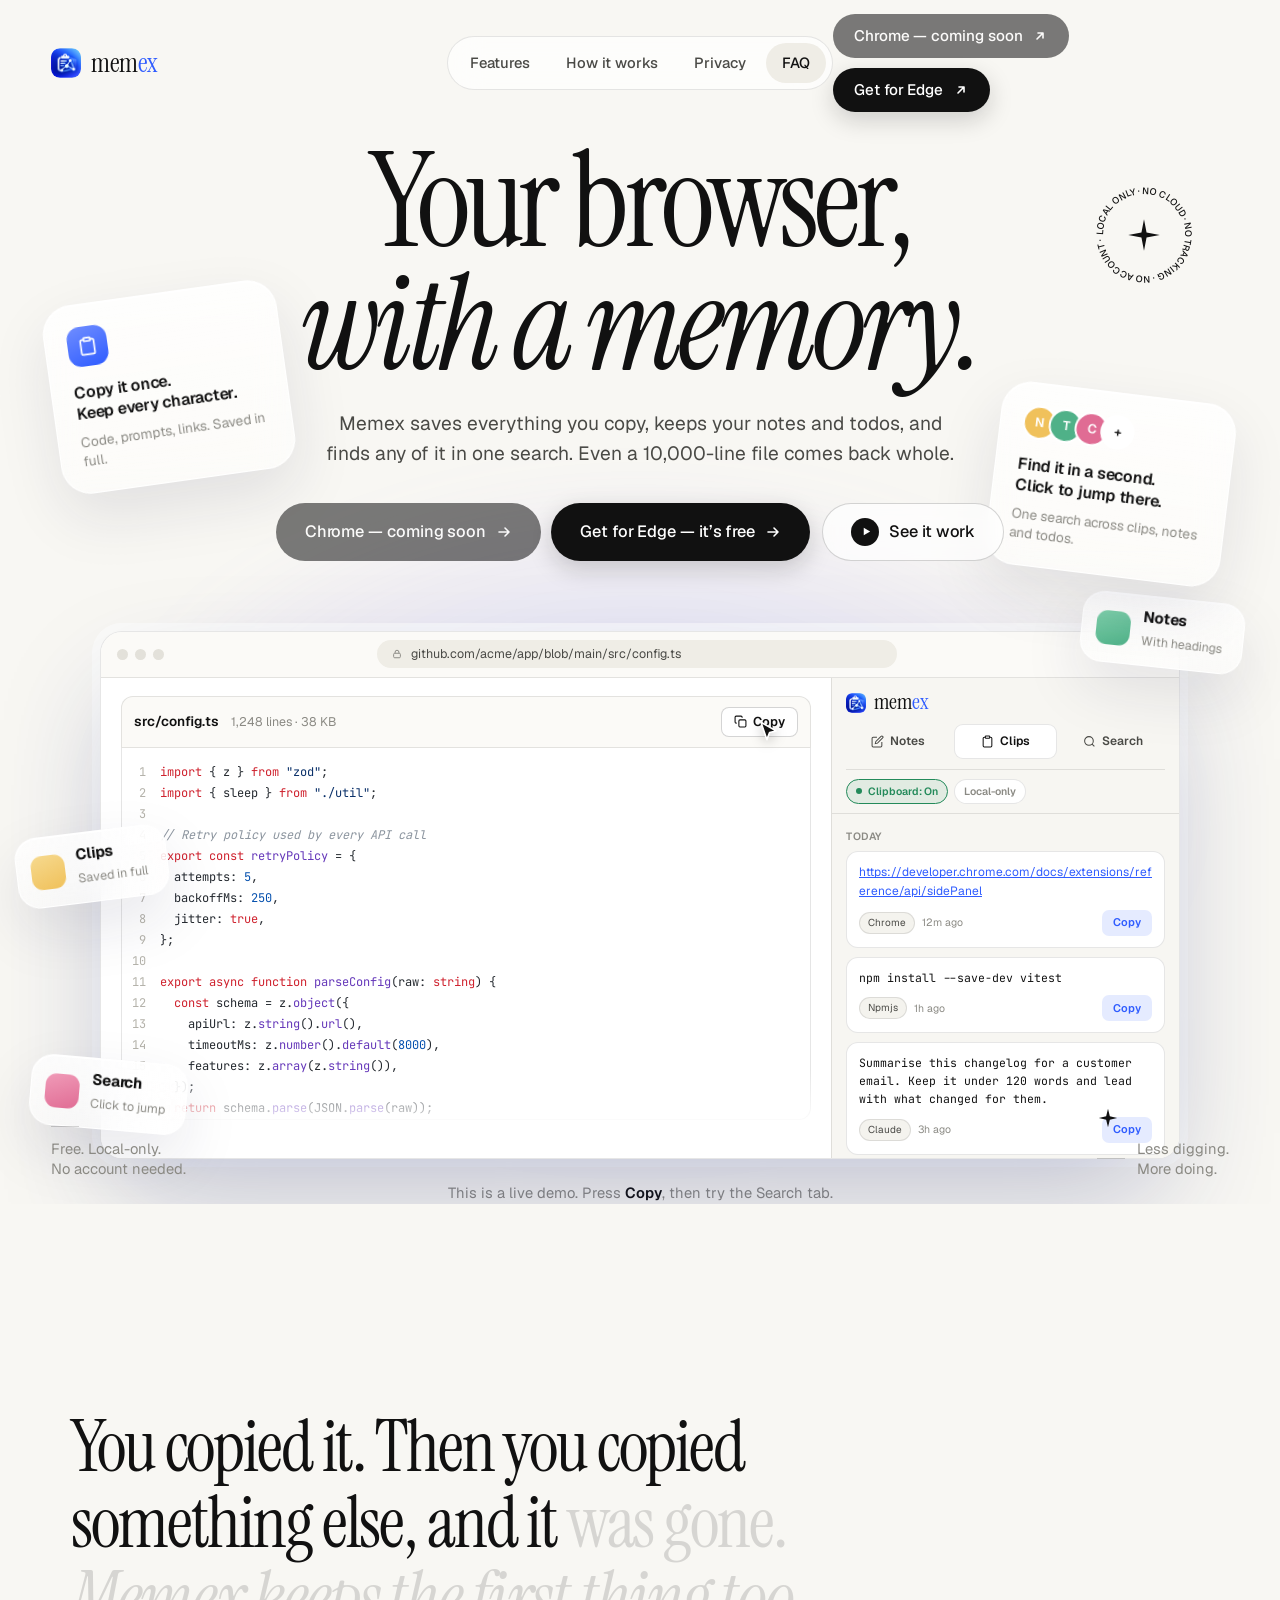
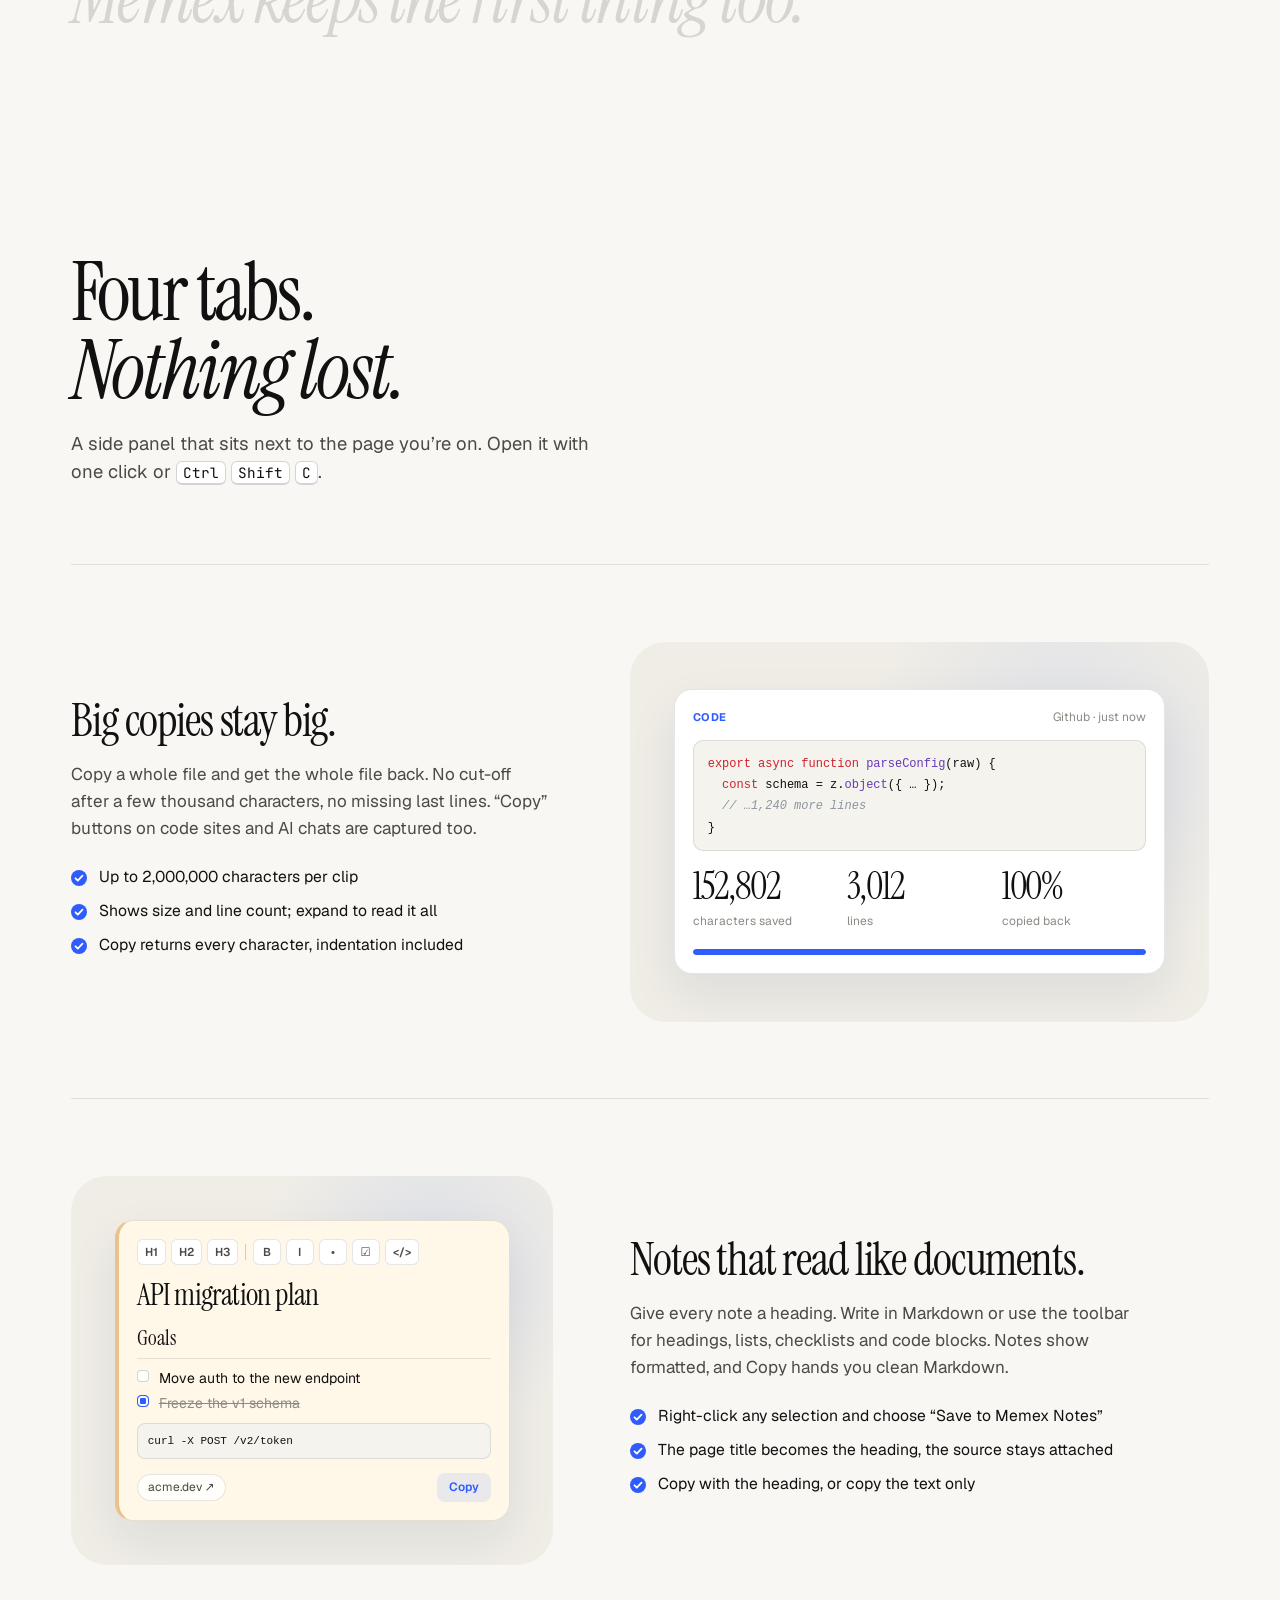
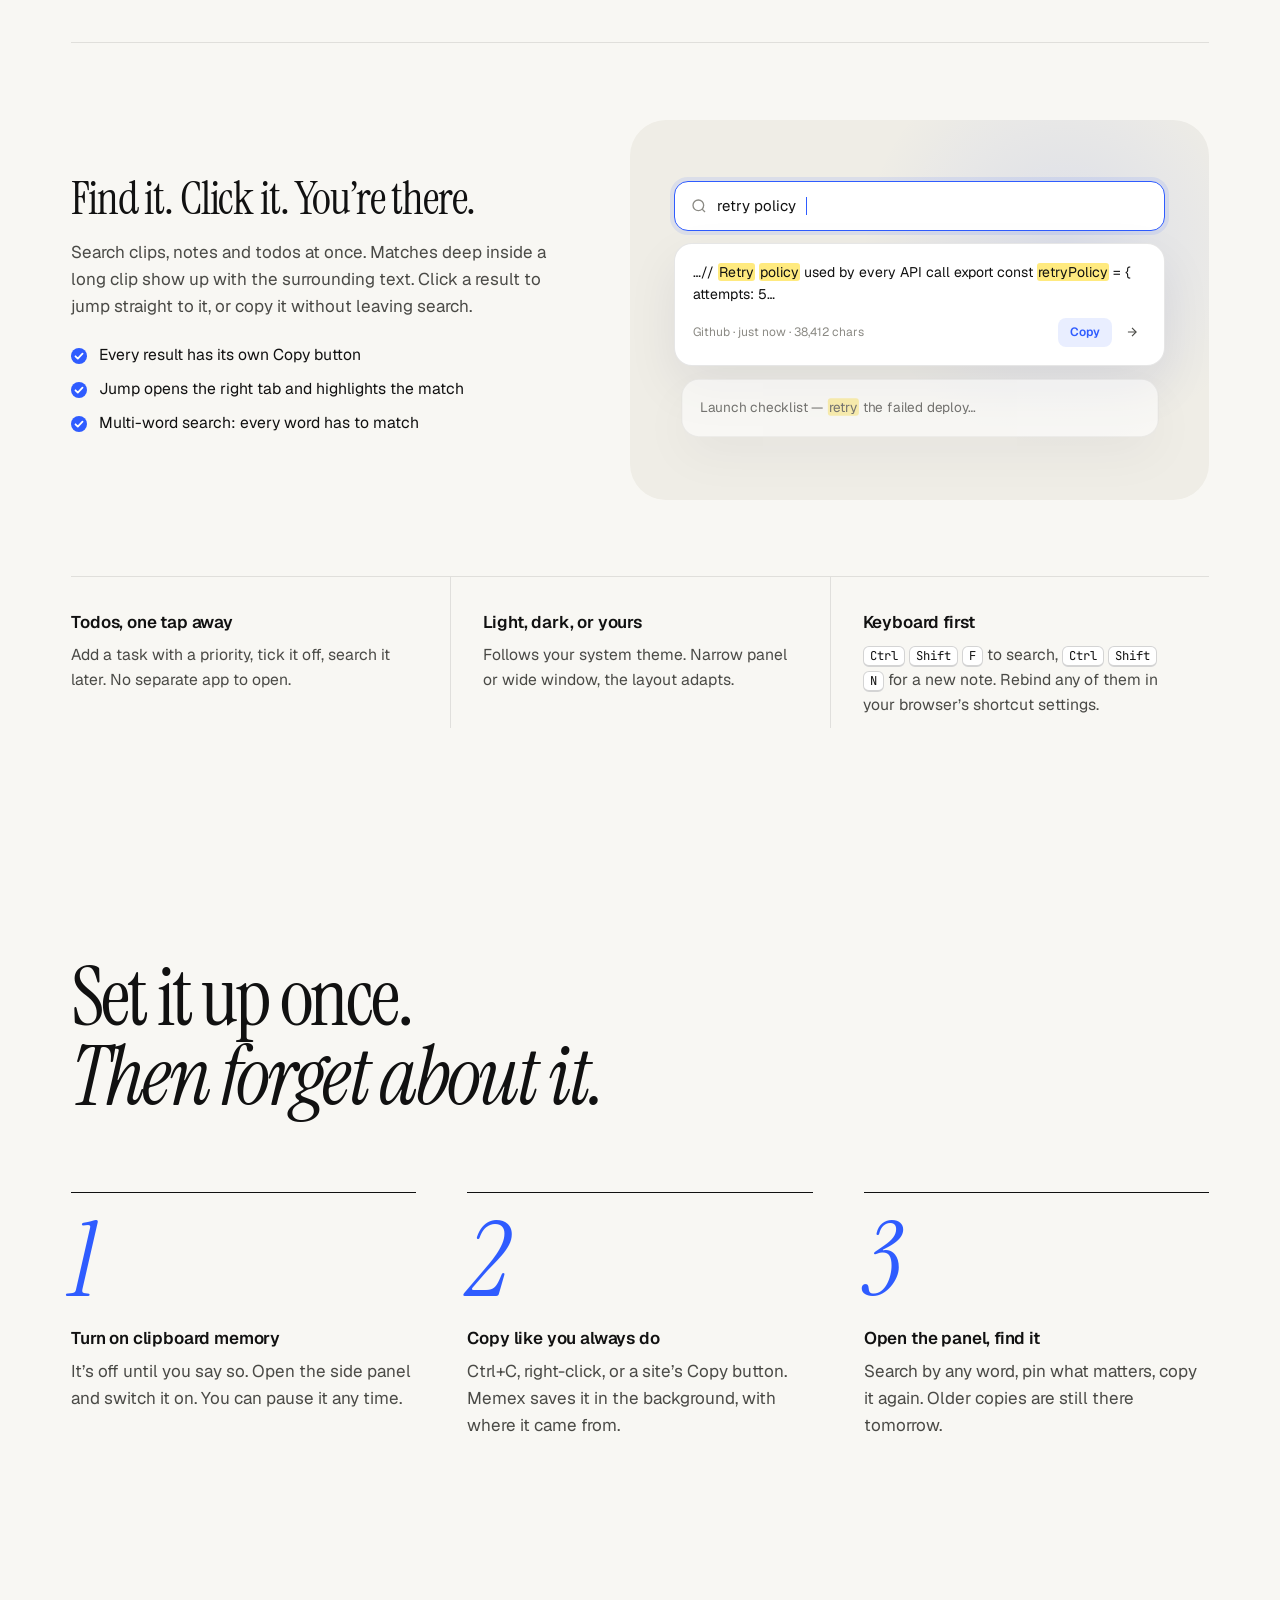
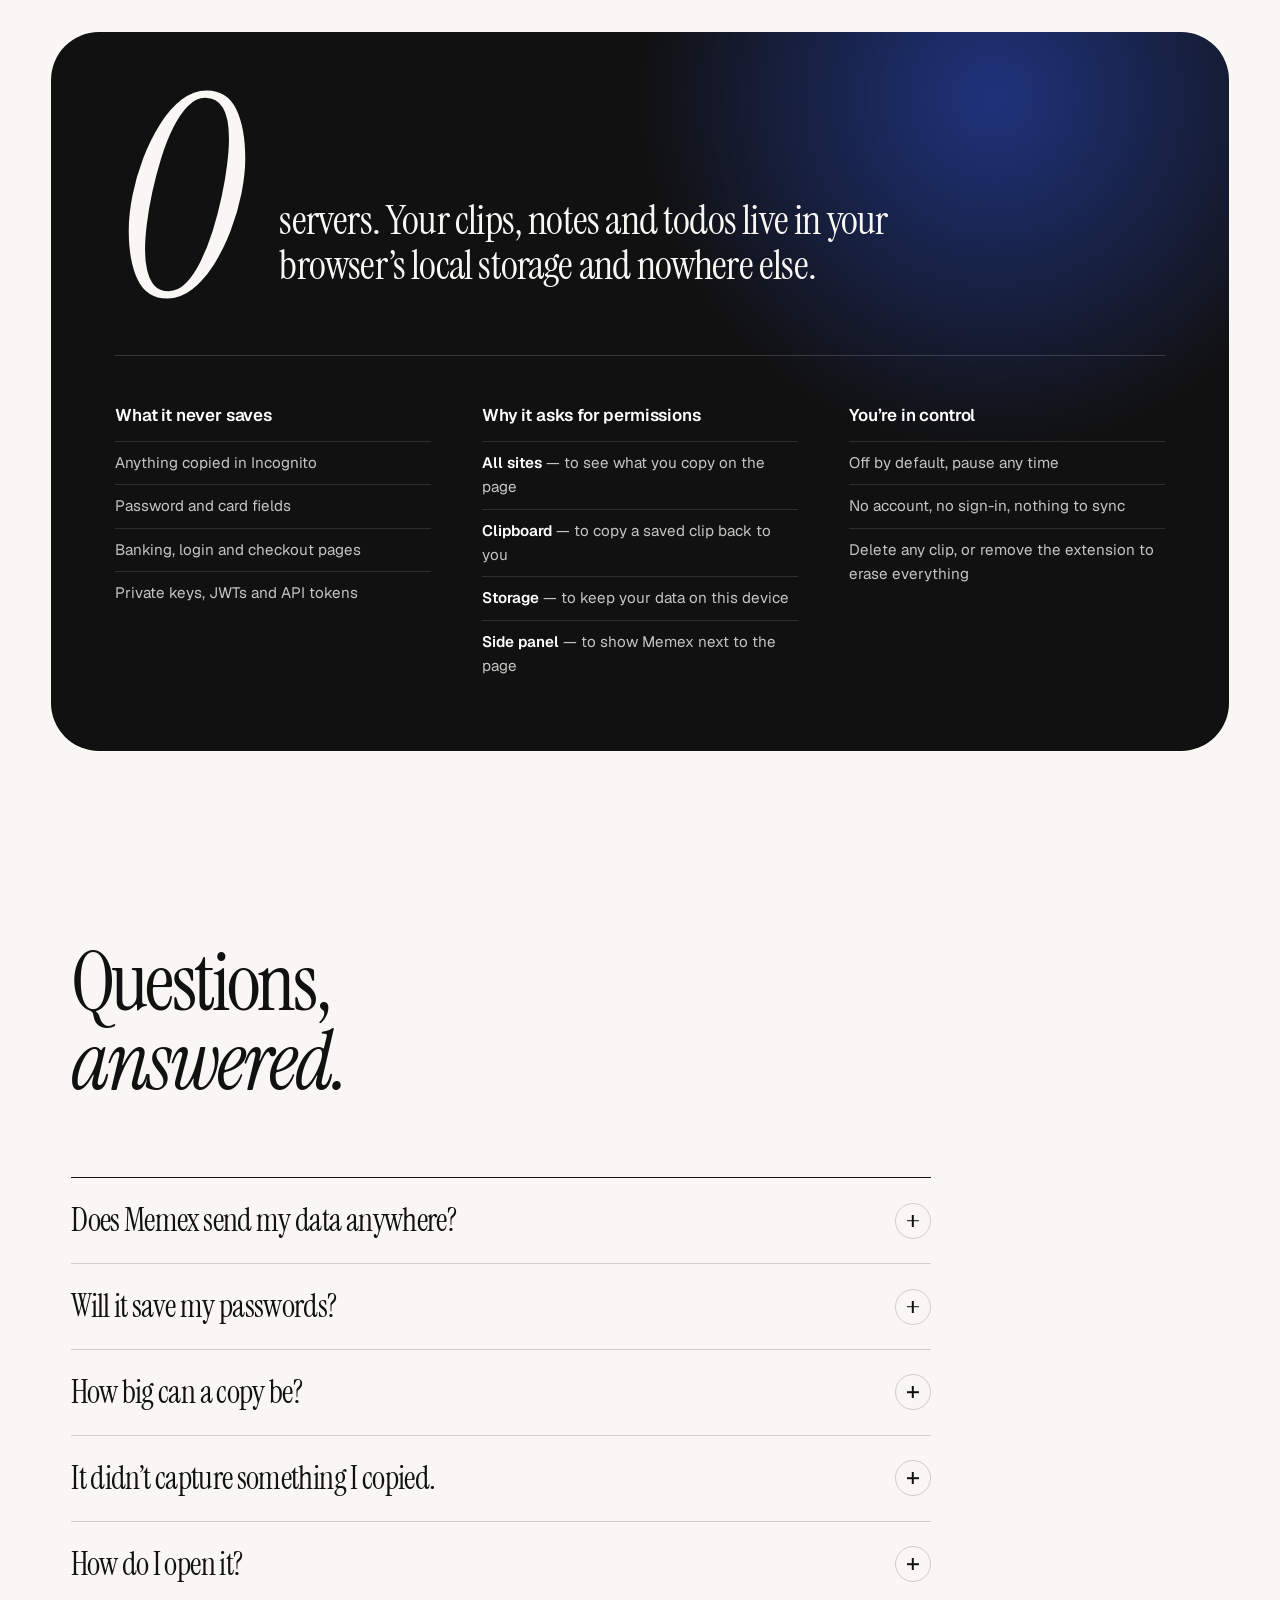
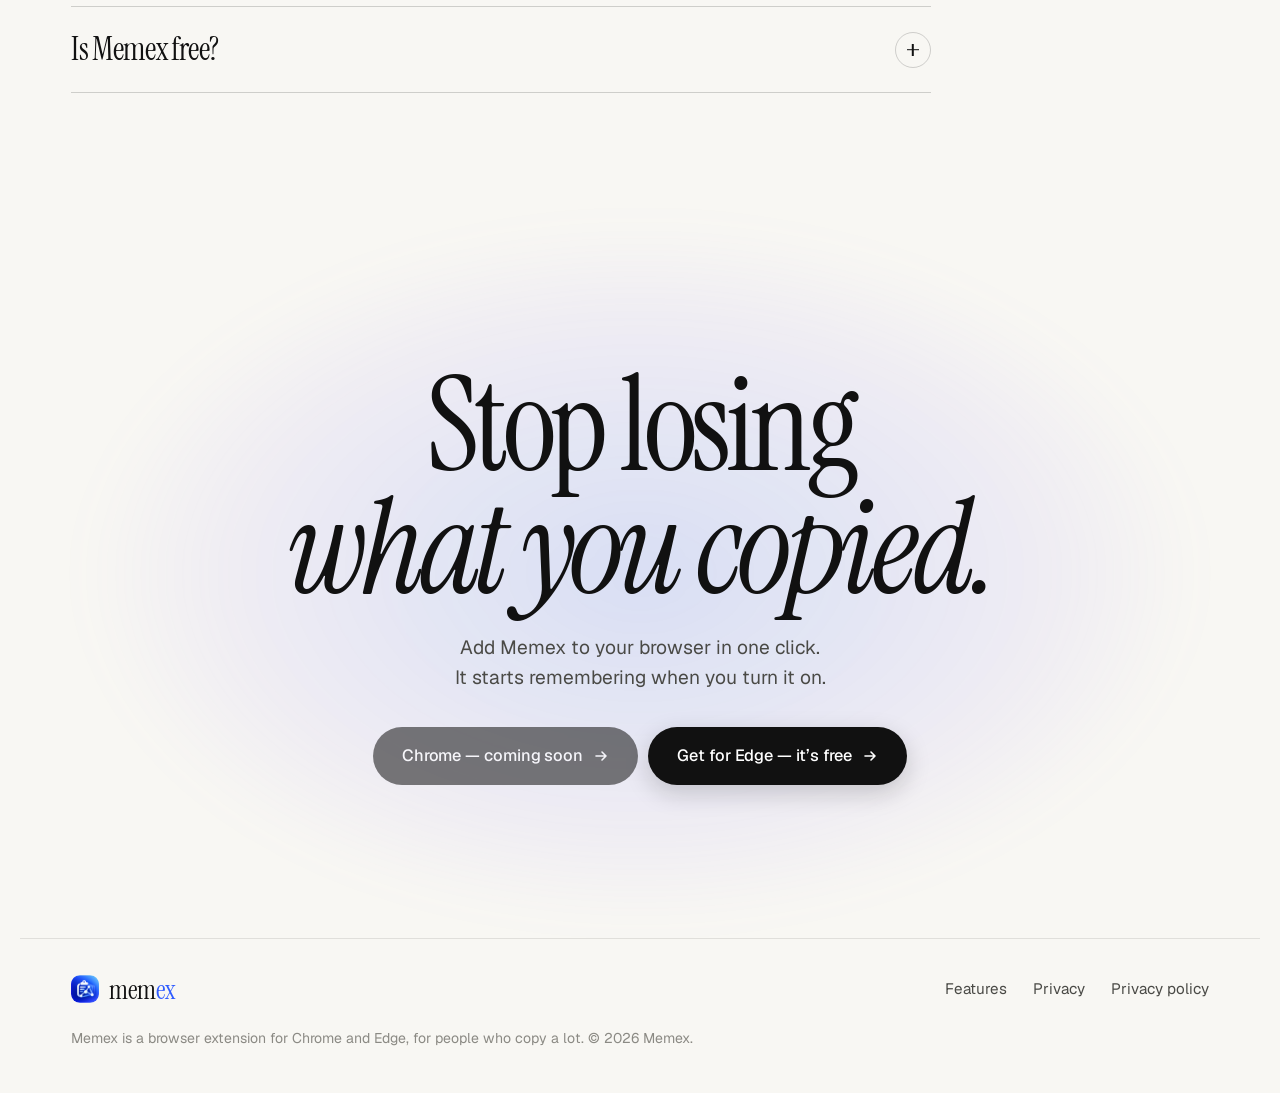
==== index.html @ 210380f6 "memex-official" ====
<!doctype html>
<html lang="en">
<head>
<meta charset="utf-8">
<meta name="viewport" content="width=device-width, initial-scale=1, viewport-fit=cover">
<title>Memex — Your browser, with a memory</title>
<meta name="description" content="Memex is a browser side panel that saves everything you copy — even 10,000-line files — keeps your notes and todos, and finds any of it in one search. Everything stays on your device.">
<meta name="theme-color" content="#F8F7F3">
<link rel="icon" type="image/png" href="assets/favicon-48.png">
<link rel="apple-touch-icon" href="assets/apple-touch-icon.png">
<link rel="canonical" href="https://memex.dev/">

<meta property="og:type" content="website">
<meta property="og:title" content="Memex — Your browser, with a memory">
<meta property="og:description" content="Everything you copy, saved in full and searchable. Notes with headings, todos, and a side panel that stays out of your way. 100% local.">
<meta property="og:image" content="https://memex.dev/assets/og.png">
<meta property="og:url" content="https://memex.dev/">
<meta name="twitter:card" content="summary_large_image">
<meta name="twitter:title" content="Memex — Your browser, with a memory">
<meta name="twitter:description" content="Everything you copy, saved in full and searchable. 100% local. Free browser extension for Chrome and Edge.">
<meta name="twitter:image" content="https://memex.dev/assets/og.png">

<script type="application/ld+json">
{"@context":"https://schema.org","@type":"SoftwareApplication","name":"Memex","applicationCategory":"BrowserApplication","operatingSystem":"Chrome, Microsoft Edge","description":"Clipboard memory, notes and todos in a Chrome side panel. Local-only.","offers":{"@type":"Offer","price":"0","priceCurrency":"USD"}}
</script>

<link rel="preload" href="fonts/instrument-serif-latin-400-normal.woff2" as="font" type="font/woff2" crossorigin>
<link rel="preload" href="fonts/geist-latin-wght-normal.woff2" as="font" type="font/woff2" crossorigin>
<script>document.documentElement.classList.add("js")</script>
<link rel="stylesheet" href="styles.css">
<noscript><style>.js-only{display:none!important}[data-reveal],.hero .line>span,.glass,.stage{opacity:1!important;transform:none!important}</style></noscript>
</head>
<body>
<a class="skip" href="#main">Skip to content</a>

<!-- ───────── Navigation ───────── -->
<header class="nav" id="nav">
  <a class="brand" href="#top" aria-label="Memex home">
    <img src="assets/icon-128.png" width="30" height="30" alt="">
    <span class="brand-word">mem<i>ex</i></span>
  </a>
  <nav class="nav-pill" aria-label="Primary">
    <a href="#features">Features</a>
    <a href="#how">How it works</a>
    <a href="#privacy">Privacy</a>
    <a href="#faq">FAQ</a>
  </nav>
  <div class="nav-right">
    <span class="store-group" data-store-group><a class="btn btn-dark" data-store="chrome" href="#install"><span data-lbl>Add to Chrome</span><svg viewBox="0 0 16 16" aria-hidden="true"><path d="M5 11l6-6M6 5h5v5" fill="none" stroke="currentColor" stroke-width="1.6" stroke-linecap="round" stroke-linejoin="round"/></svg></a><a class="btn btn-dark" data-store="edge" href="#install"><span data-lbl>Get for Edge</span><svg viewBox="0 0 16 16" aria-hidden="true"><path d="M5 11l6-6M6 5h5v5" fill="none" stroke="currentColor" stroke-width="1.6" stroke-linecap="round" stroke-linejoin="round"/></svg></a></span>
    <button class="menu-btn" id="menuBtn" aria-label="Open menu" aria-expanded="false" aria-controls="mobileMenu"><span></span><span></span></button>
  </div>
</header>
<div class="mobile-menu" id="mobileMenu" hidden>
  <a href="#features">Features</a>
  <a href="#how">How it works</a>
  <a href="#privacy">Privacy</a>
  <a href="#faq">FAQ</a>
  <span class="store-group store-mobile" data-store-group><a class="btn btn-dark" data-store="chrome" href="#install"><span data-lbl>Add to Chrome</span><svg viewBox="0 0 16 16" aria-hidden="true"><path d="M5 11l6-6M6 5h5v5" fill="none" stroke="currentColor" stroke-width="1.6" stroke-linecap="round" stroke-linejoin="round"/></svg></a><a class="btn btn-dark" data-store="edge" href="#install"><span data-lbl>Get for Edge</span><svg viewBox="0 0 16 16" aria-hidden="true"><path d="M5 11l6-6M6 5h5v5" fill="none" stroke="currentColor" stroke-width="1.6" stroke-linecap="round" stroke-linejoin="round"/></svg></a></span>
</div>

<main id="main">
<!-- ───────── Hero ───────── -->
<section class="hero" id="top">
  <div class="halo" aria-hidden="true"></div>

  <div class="hero-copy">
    <h1 class="display">
      <span class="line"><span>Your browser,</span></span>
      <span class="line it"><span>with a memory.</span></span>
    </h1>
    <p class="lede" data-hero-fade>Memex saves everything you copy, keeps your notes and todos, and finds any of it in one search. Even a 10,000-line file comes back whole.</p>
    <div class="cta-row" data-hero-fade>
      <span class="store-group" data-store-group data-full><a class="btn btn-dark btn-lg magnetic" data-store="chrome" href="#install"><span data-lbl>Add to Chrome — it’s free</span><svg viewBox="0 0 16 16" aria-hidden="true"><path d="M3 8h10M9 4l4 4-4 4" fill="none" stroke="currentColor" stroke-width="1.6" stroke-linecap="round" stroke-linejoin="round"/></svg></a><a class="btn btn-dark btn-lg magnetic" data-store="edge" href="#install"><span data-lbl>Get for Edge — it’s free</span><svg viewBox="0 0 16 16" aria-hidden="true"><path d="M3 8h10M9 4l4 4-4 4" fill="none" stroke="currentColor" stroke-width="1.6" stroke-linecap="round" stroke-linejoin="round"/></svg></a></span>
      <a class="btn btn-ghost btn-lg" href="#demo">
        <span class="play" aria-hidden="true"><svg viewBox="0 0 12 12"><path d="M3 1.8v8.4L10 6z" fill="currentColor"/></svg></span>
        <span>See it work</span>
      </a>
    </div>
  </div>

  <!-- floating glass cards -->
  <aside class="glass g-left" data-speed="-0.06" aria-hidden="true">
    <div class="g-ico g-ico-blue"><svg viewBox="0 0 24 24"><path d="M16 4h2a2 2 0 012 2v14a2 2 0 01-2 2H6a2 2 0 01-2-2V6a2 2 0 012-2h2"/><rect x="8" y="2" width="8" height="4" rx="1"/></svg></div>
    <p class="g-title">Copy it once.<br>Keep every character.</p>
    <p class="g-sub">Code, prompts, links. Saved in full.</p>
  </aside>
  <aside class="glass g-right" data-speed="0.05" aria-hidden="true">
    <div class="g-faces"><span style="--c:#F0C15B">N</span><span style="--c:#4FB188">T</span><span style="--c:#E06C94">C</span><span class="plus">+</span></div>
    <p class="g-title">Find it in a second.<br>Click to jump there.</p>
    <p class="g-sub">One search across clips, notes and todos.</p>
  </aside>

  <svg class="badge" viewBox="0 0 120 120" aria-hidden="true">
    <defs><path id="circ" d="M60,60 m-42,0 a42,42 0 1,1 84,0 a42,42 0 1,1 -84,0"/></defs>
    <g class="badge-ring"><text><textPath href="#circ" startOffset="0" textLength="260" lengthAdjust="spacing">Local only · No cloud · No tracking · No account ·</textPath></text></g>
    <path class="badge-star" d="M60 44 L62.6 57.4 L76 60 L62.6 62.6 L60 76 L57.4 62.6 L44 60 L57.4 57.4 Z"/>
  </svg>

  <div class="hero-foot-l" data-hero-fade>
    <span class="rule"></span>
    <p>Free. Local-only.<br>No account needed.</p>
  </div>
  <div class="hero-foot-r" data-hero-fade>
    <svg viewBox="0 0 24 24" aria-hidden="true"><path d="M12 2l2 8 8 2-8 2-2 8-2-8-8-2 8-2z"/></svg>
    <p><span class="rule"></span>Less digging.<br>More doing.</p>
  </div>

  <!-- ───────── Live demo ───────── -->
  <div class="stage" id="demo">
    <div class="orbit o1 glass" data-speed="-0.04" aria-hidden="true"><i class="dot y"></i><div><b>Clips</b><small>Saved in full</small></div></div>
    <div class="orbit o2 glass" data-speed="0.07" aria-hidden="true"><i class="dot g"></i><div><b>Notes</b><small>With headings</small></div></div>
    <div class="orbit o3 glass" data-speed="-0.07" aria-hidden="true"><i class="dot p"></i><div><b>Search</b><small>Click to jump</small></div></div>

    <div class="browser" id="browser">
      <div class="bar">
        <span class="tl"><i></i><i></i><i></i></span>
        <span class="url"><svg viewBox="0 0 16 16" aria-hidden="true"><rect x="3.5" y="7" width="9" height="6" rx="1.5" fill="none" stroke="currentColor" stroke-width="1.3"/><path d="M5.5 7V5.5a2.5 2.5 0 015 0V7" fill="none" stroke="currentColor" stroke-width="1.3"/></svg>github.com/acme/app/blob/main/src/config.ts</span>
        <span class="bar-spacer"></span>
      </div>
      <div class="browser-body">
        <div class="page" aria-label="Example code page">
          <div class="file-head">
            <span class="fname">src/config.ts</span>
            <span class="fmeta">1,248 lines · 38 KB</span>
            <button class="copy-btn" id="demoCopy" type="button"><svg viewBox="0 0 24 24" aria-hidden="true"><rect x="9" y="9" width="13" height="13" rx="2"/><path d="M5 15H4a2 2 0 01-2-2V4a2 2 0 012-2h9a2 2 0 012 2v1"/></svg><span>Copy</span></button>
          </div>
<pre class="code" id="demoCode" aria-label="Code sample"><code><span class="ln">1</span><span class="k">import</span> { z } <span class="k">from</span> <span class="s">"zod"</span>;
<span class="ln">2</span><span class="k">import</span> { sleep } <span class="k">from</span> <span class="s">"./util"</span>;
<span class="ln">3</span>
<span class="ln">4</span><span class="c">// Retry policy used by every API call</span>
<span class="ln">5</span><span class="k">export const</span> <span class="f">retryPolicy</span> = {
<span class="ln">6</span>  attempts: <span class="n">5</span>,
<span class="ln">7</span>  backoffMs: <span class="n">250</span>,
<span class="ln">8</span>  jitter: <span class="k">true</span>,
<span class="ln">9</span>};
<span class="ln">10</span>
<span class="ln">11</span><span class="k">export async function</span> <span class="f">parseConfig</span>(raw: <span class="k">string</span>) {
<span class="ln">12</span>  <span class="k">const</span> schema = z.<span class="f">object</span>({
<span class="ln">13</span>    apiUrl: z.<span class="f">string</span>().<span class="f">url</span>(),
<span class="ln">14</span>    timeoutMs: z.<span class="f">number</span>().<span class="f">default</span>(<span class="n">8000</span>),
<span class="ln">15</span>    features: z.<span class="f">array</span>(z.<span class="f">string</span>()),
<span class="ln">16</span>  });
<span class="ln">17</span>  <span class="k">return</span> schema.<span class="f">parse</span>(JSON.<span class="f">parse</span>(raw));
<span class="ln">18</span>}</code></pre>
          <div class="code-fade" aria-hidden="true"></div>
        </div>

        <!-- Memex side panel (interactive demo) -->
        <aside class="panel" id="panel" aria-label="Memex side panel demo">
          <div class="p-head">
            <div class="p-logo"><img src="assets/icon-48.png" alt="" width="20" height="20"><span>mem<i>ex</i></span></div>
          </div>
          <div class="p-tabs" role="tablist">
            <button class="p-tab" role="tab" data-view="notes"><svg viewBox="0 0 24 24"><path d="M11 4H4a2 2 0 00-2 2v14a2 2 0 002 2h14a2 2 0 002-2v-7"/><path d="M18.5 2.5a2.1 2.1 0 013 3L12 15l-4 1 1-4z"/></svg>Notes</button>
            <button class="p-tab active" role="tab" data-view="clips"><svg viewBox="0 0 24 24"><path d="M16 4h2a2 2 0 012 2v14a2 2 0 01-2 2H6a2 2 0 01-2-2V6a2 2 0 012-2h2"/><rect x="8" y="2" width="8" height="4" rx="1"/></svg>Clips</button>
            <button class="p-tab" role="tab" data-view="search"><svg viewBox="0 0 24 24"><circle cx="11" cy="11" r="8"/><line x1="21" y1="21" x2="16.65" y2="16.65"/></svg>Search</button>
          </div>
          <div class="p-chips"><span class="chip on"><i></i>Clipboard: On</span><span class="chip">Local-only</span></div>

          <div class="p-view active" data-pview="clips">
            <div class="p-scroll" id="clipsScroll">
              <div class="p-label">Today</div>
              <div id="newClipSlot"></div>
              <article class="pc" data-id="c-link">
                <div class="pc-text link">https://developer.chrome.com/docs/extensions/reference/api/sidePanel</div>
                <div class="pc-foot"><span class="pill">Chrome</span><span class="tm">12m ago</span><span class="grow"></span><button class="cb copy" data-copy type="button">Copy</button></div>
              </article>
              <article class="pc" data-id="c-npm">
                <div class="pc-text mono">npm install --save-dev vitest</div>
                <div class="pc-foot"><span class="pill">Npmjs</span><span class="tm">1h ago</span><span class="grow"></span><button class="cb copy" data-copy type="button">Copy</button></div>
              </article>
              <article class="pc" data-id="c-prompt">
                <div class="pc-text">Summarise this changelog for a customer email. Keep it under 120 words and lead with what changed for them.</div>
                <div class="pc-foot"><span class="pill">Claude</span><span class="tm">3h ago</span><span class="grow"></span><button class="cb copy" data-copy type="button">Copy</button></div>
              </article>
            </div>
          </div>

          <div class="p-view" data-pview="notes">
            <div class="p-scroll">
              <div class="p-label">Today</div>
              <article class="pn" data-id="n-launch">
                <h3>Launch checklist</h3>
                <h4>Before Product Hunt</h4>
                <ul><li class="done">Record the 30-second demo</li><li>Write the first comment</li><li>Line up three early reviews</li></ul>
                <pre><code>pnpm build &amp;&amp; pnpm test</code></pre>
                <div class="pc-foot"><span class="tm">just now</span><span class="grow"></span><button class="cb copy" data-copy type="button">Copy</button></div>
              </article>
            </div>
          </div>

          <div class="p-view" data-pview="search">
            <div class="p-search"><svg viewBox="0 0 24 24"><circle cx="11" cy="11" r="8"/><line x1="21" y1="21" x2="16.65" y2="16.65"/></svg><input id="demoSearch" type="text" placeholder="Search notes, clips, todos…" autocomplete="off" spellcheck="false" aria-label="Search the demo"></div>
            <div class="p-scroll" id="searchOut"></div>
          </div>
          <div class="p-toast" id="pToast" role="status" aria-live="polite">Copied</div>
        </aside>
        <span class="fake-cursor" id="fakeCursor" aria-hidden="true"><svg viewBox="0 0 24 24"><path d="M5 3l14 8-6 1.5L10.5 19z" fill="#111" stroke="#fff" stroke-width="1.5" stroke-linejoin="round"/></svg></span>
      </div>
    </div>
    <p class="demo-hint js-only">This is a live demo. Press <b>Copy</b>, then try the Search tab.</p>
  </div>
</section>

<!-- ───────── Statement ───────── -->
<section class="statement" aria-label="Why Memex">
  <p class="statement-text" id="statementText">You copied it. Then you copied something else, and it was gone. Memex keeps the first thing too.</p>
</section>

<!-- ───────── Features ───────── -->
<section class="features" id="features">
  <div class="sec-head" data-reveal>
    <h2 class="h2">Four tabs.<br><em>Nothing lost.</em></h2>
    <p class="sec-sub">A side panel that sits next to the page you’re on. Open it with one click or <kbd>Ctrl</kbd> <kbd>Shift</kbd> <kbd>C</kbd>.</p>
  </div>

  <article class="feat" data-reveal>
    <div class="feat-copy">
      <h3 class="h3">Big copies stay big.</h3>
      <p>Copy a whole file and get the whole file back. No cut-off after a few thousand characters, no missing last lines. “Copy” buttons on code sites and AI chats are captured too.</p>
      <ul class="ticks">
        <li>Up to 2,000,000 characters per clip</li>
        <li>Shows size and line count; expand to read it all</li>
        <li>Copy returns every character, indentation included</li>
      </ul>
    </div>
    <div class="feat-visual fv-clip">
      <div class="vc-card">
        <div class="vc-top"><span class="vc-badge">code</span><span class="vc-meta">Github · just now</span></div>
        <pre class="vc-code"><code><span class="k">export async function</span> <span class="f">parseConfig</span>(raw) {
  <span class="k">const</span> schema = z.<span class="f">object</span>({ … });
  <span class="c">// …1,240 more lines</span>
}</code></pre>
        <div class="vc-stats">
          <div><b data-count="152802">152,802</b><span>characters saved</span></div>
          <div><b data-count="3012">3,012</b><span>lines</span></div>
          <div><b>100%</b><span>copied back</span></div>
        </div>
        <div class="vc-bar"><i></i></div>
      </div>
    </div>
  </article>

  <article class="feat flip" data-reveal>
    <div class="feat-copy">
      <h3 class="h3">Notes that read like documents.</h3>
      <p>Give every note a heading. Write in Markdown or use the toolbar for headings, lists, checklists and code blocks. Notes show formatted, and Copy hands you clean Markdown.</p>
      <ul class="ticks">
        <li>Right-click any selection and choose “Save to Memex Notes”</li>
        <li>The page title becomes the heading, the source stays attached</li>
        <li>Copy with the heading, or copy the text only</li>
      </ul>
    </div>
    <div class="feat-visual fv-note">
      <div class="vn-card">
        <div class="vn-tool"><b>H1</b><b>H2</b><b>H3</b><span></span><b>B</b><i>I</i><b>•</b><b>☑</b><b>&lt;/&gt;</b></div>
        <h4>API migration plan</h4>
        <h5>Goals</h5>
        <ul><li>Move auth to the new endpoint</li><li class="done">Freeze the v1 schema</li></ul>
        <pre><code>curl -X POST /v2/token</code></pre>
        <div class="vn-actions"><span class="vn-pill">acme.dev ↗</span><span class="vn-copy">Copy</span></div>
      </div>
    </div>
  </article>

  <article class="feat" data-reveal>
    <div class="feat-copy">
      <h3 class="h3">Find it. Click it. You’re there.</h3>
      <p>Search clips, notes and todos at once. Matches deep inside a long clip show up with the surrounding text. Click a result to jump straight to it, or copy it without leaving search.</p>
      <ul class="ticks">
        <li>Every result has its own Copy button</li>
        <li>Jump opens the right tab and highlights the match</li>
        <li>Multi-word search: every word has to match</li>
      </ul>
    </div>
    <div class="feat-visual fv-search">
      <div class="vs-input"><svg viewBox="0 0 24 24"><circle cx="11" cy="11" r="8"/><line x1="21" y1="21" x2="16.65" y2="16.65"/></svg><span>retry policy</span><i class="caret"></i></div>
      <div class="vs-res">
        <div class="vs-text">…// <mark>Retry</mark> <mark>policy</mark> used by every API call export const <mark>retryPolicy</mark> = { attempts: 5…</div>
        <div class="vs-foot"><span>Github · just now · 38,412 chars</span><span class="vs-btns"><b class="vs-copy">Copy</b><b class="vs-go"><svg viewBox="0 0 24 24"><line x1="5" y1="12" x2="19" y2="12"/><polyline points="12 5 19 12 12 19"/></svg></b></span></div>
      </div>
      <div class="vs-res faint"><div class="vs-text">Launch checklist — <mark>retry</mark> the failed deploy…</div></div>
    </div>
  </article>

  <div class="mini-row" data-reveal>
    <div class="mini">
      <h3 class="h4">Todos, one tap away</h3>
      <p>Add a task with a priority, tick it off, search it later. No separate app to open.</p>
    </div>
    <div class="mini">
      <h3 class="h4">Light, dark, or yours</h3>
      <p>Follows your system theme. Narrow panel or wide window, the layout adapts.</p>
    </div>
    <div class="mini">
      <h3 class="h4">Keyboard first</h3>
      <p><kbd>Ctrl</kbd> <kbd>Shift</kbd> <kbd>F</kbd> to search, <kbd>Ctrl</kbd> <kbd>Shift</kbd> <kbd>N</kbd> for a new note. Rebind any of them in your browser’s shortcut settings.</p>
    </div>
  </div>
</section>

<!-- ───────── How it works ───────── -->
<section class="how" id="how">
  <div class="sec-head" data-reveal>
    <h2 class="h2">Set it up once.<br><em>Then forget about it.</em></h2>
  </div>
  <ol class="steps">
    <li data-reveal>
      <span class="step-n" aria-hidden="true">1</span>
      <h3 class="h4">Turn on clipboard memory</h3>
      <p>It’s off until you say so. Open the side panel and switch it on. You can pause it any time.</p>
    </li>
    <li data-reveal>
      <span class="step-n" aria-hidden="true">2</span>
      <h3 class="h4">Copy like you always do</h3>
      <p>Ctrl+C, right-click, or a site’s Copy button. Memex saves it in the background, with where it came from.</p>
    </li>
    <li data-reveal>
      <span class="step-n" aria-hidden="true">3</span>
      <h3 class="h4">Open the panel, find it</h3>
      <p>Search by any word, pin what matters, copy it again. Older copies are still there tomorrow.</p>
    </li>
  </ol>
</section>

<!-- ───────── Privacy ───────── -->
<section class="privacy" id="privacy">
  <div class="privacy-card" data-reveal>
    <div class="priv-big">
      <span class="priv-zero">0</span>
      <p>servers. Your clips, notes and todos live in your browser’s local storage and nowhere else.</p>
    </div>
    <div class="priv-cols">
      <div>
        <h3 class="h4">What it never saves</h3>
        <ul class="plain">
          <li>Anything copied in Incognito</li>
          <li>Password and card fields</li>
          <li>Banking, login and checkout pages</li>
          <li>Private keys, JWTs and API tokens</li>
        </ul>
      </div>
      <div>
        <h3 class="h4">Why it asks for permissions</h3>
        <ul class="plain">
          <li><b>All sites</b> — to see what you copy on the page</li>
          <li><b>Clipboard</b> — to copy a saved clip back to you</li>
          <li><b>Storage</b> — to keep your data on this device</li>
          <li><b>Side panel</b> — to show Memex next to the page</li>
        </ul>
      </div>
      <div>
        <h3 class="h4">You’re in control</h3>
        <ul class="plain">
          <li>Off by default, pause any time</li>
          <li>No account, no sign-in, nothing to sync</li>
          <li>Delete any clip, or remove the extension to erase everything</li>
        </ul>
      </div>
    </div>
  </div>
</section>

<!-- ───────── FAQ ───────── -->
<section class="faq" id="faq">
  <div class="sec-head" data-reveal>
    <h2 class="h2">Questions,<br><em>answered.</em></h2>
  </div>
  <div class="faq-list" data-reveal>
    <details><summary>Does Memex send my data anywhere?<i aria-hidden="true"></i></summary><p>No. Everything is stored with your browser’s local extension storage on your device. Memex has no account system, no analytics and no server to send anything to. Our <a href="privacy.html">privacy policy</a> spells it out.</p></details>
    <details><summary>Will it save my passwords?<i aria-hidden="true"></i></summary><p>No. Memex skips password, one-time-code and card fields, banking and login pages, Incognito windows, and anything that looks like a private key, JWT or API token.</p></details>
    <details><summary>How big can a copy be?<i aria-hidden="true"></i></summary><p>Up to 2,000,000 characters per clip. In the panel a long clip shows a short preview with its size and line count, and “Show full clip” expands it. Copy always returns the complete text.</p></details>
    <details><summary>It didn’t capture something I copied.<i aria-hidden="true"></i></summary><p>Check that Clipboard is switched on in the side panel. Memex can’t see copies made in the address bar or on chrome:// pages. For local files, enable “Allow access to file URLs” on the extension’s details page and reload the tab.</p></details>
    <details><summary>How do I open it?<i aria-hidden="true"></i></summary><p>Click the Memex icon, or use <kbd>Ctrl</kbd> <kbd>Shift</kbd> <kbd>C</kbd> for clips, <kbd>Ctrl</kbd> <kbd>Shift</kbd> <kbd>N</kbd> for a new note and <kbd>Ctrl</kbd> <kbd>Shift</kbd> <kbd>F</kbd> for search. On Mac, use <kbd>⌘</kbd>. You can change them at chrome://extensions/shortcuts.</p></details>
    <details><summary>Is Memex free?<i aria-hidden="true"></i></summary><p>Yes. There’s nothing to pay for and nothing to sign up for.</p></details>
  </div>
</section>

<!-- ───────── Install ───────── -->
<section class="install" id="install">
  <div class="halo halo-2" aria-hidden="true"></div>
  <h2 class="display install-h">
    <span class="line"><span>Stop losing</span></span>
    <span class="line it"><span>what you copied.</span></span>
  </h2>
  <p class="lede">Add Memex to your browser in one click. It starts remembering when you turn it on.</p>
  <div class="cta-row">
    <span class="store-group" data-store-group data-full><a class="btn btn-dark btn-lg magnetic" data-store="chrome" href="#install"><span data-lbl>Add to Chrome — it’s free</span><svg viewBox="0 0 16 16" aria-hidden="true"><path d="M3 8h10M9 4l4 4-4 4" fill="none" stroke="currentColor" stroke-width="1.6" stroke-linecap="round" stroke-linejoin="round"/></svg></a><a class="btn btn-dark btn-lg magnetic" data-store="edge" href="#install"><span data-lbl>Get for Edge — it’s free</span><svg viewBox="0 0 16 16" aria-hidden="true"><path d="M3 8h10M9 4l4 4-4 4" fill="none" stroke="currentColor" stroke-width="1.6" stroke-linecap="round" stroke-linejoin="round"/></svg></a></span>
    <a class="btn btn-ghost btn-lg" data-link="producthunt" href="#" hidden><span>Support us on Product Hunt</span></a>
  </div>
</section>
</main>

<footer class="footer">
  <div class="foot-row">
    <a class="brand" href="#top"><img src="assets/icon-128.png" width="28" height="28" alt=""><span class="brand-word">mem<i>ex</i></span></a>
    <nav class="foot-links" aria-label="Footer">
      <a href="#features">Features</a>
      <a href="#privacy">Privacy</a>
      <a href="privacy.html">Privacy policy</a>
      <a data-link="github" href="#" hidden>GitHub</a>
    </nav>
  </div>
  <p class="foot-note">Memex is a browser extension for Chrome and Edge, for people who copy a lot. © <span id="yr">2026</span> Memex.</p>
</footer>

<script src="script.js" defer></script>
</body>
</html>
---- styles.css ----
/* ═══════════════════════════════════════════════════════════
   Memex — launch site
   Type: Instrument Serif (display) · Geist (UI/body) · JetBrains Mono (code)
   ═══════════════════════════════════════════════════════════ */

@font-face { font-family: "Instrument Serif"; src: url("fonts/instrument-serif-latin-400-normal.woff2") format("woff2"); font-weight: 400; font-style: normal; font-display: swap; }
@font-face { font-family: "Instrument Serif"; src: url("fonts/instrument-serif-latin-400-italic.woff2") format("woff2"); font-weight: 400; font-style: italic; font-display: swap; }
@font-face { font-family: "Geist"; src: url("fonts/geist-latin-wght-normal.woff2") format("woff2"); font-weight: 100 900; font-style: normal; font-display: swap; }
@font-face { font-family: "JetBrains Mono"; src: url("fonts/jetbrains-mono-latin-wght-normal.woff2") format("woff2"); font-weight: 100 800; font-style: normal; font-display: swap; }

:root {
  --paper: #f8f7f3;
  --paper-2: #efede6;
  --white: #ffffff;
  --ink: #111111;
  --ink-2: #4a4a46;
  --ink-3: #8b8a84;
  --line: rgba(17, 17, 17, 0.1);
  --line-2: rgba(17, 17, 17, 0.18);
  --blue: #2f5cff;
  --blue-ink: #1f3fd1;
  --blue-wash: rgba(47, 92, 255, 0.1);
  --yellow: #f0c15b;
  --green: #4fb188;
  --pink: #e06c94;
  --serif: "Instrument Serif", "Iowan Old Style", "Palatino Linotype", Georgia, serif;
  --sans: "Geist", -apple-system, BlinkMacSystemFont, "Segoe UI", system-ui, sans-serif;
  --mono: "JetBrains Mono", "SF Mono", ui-monospace, "Cascadia Code", monospace;
  --ease: cubic-bezier(0.22, 1, 0.36, 1);
  --wrap: 1240px;
  --gutter: clamp(18px, 4vw, 56px);
}

*, *::before, *::after { box-sizing: border-box; }
html { scroll-behavior: smooth; -webkit-text-size-adjust: 100%; scroll-padding-top: 90px; }
body { margin: 0; background: var(--paper); color: var(--ink); font-family: var(--sans); font-size: 1.0625rem; line-height: 1.6; -webkit-font-smoothing: antialiased; text-rendering: optimizeLegibility; overflow-x: hidden; }
img, svg { display: block; max-width: 100%; }
a { color: inherit; }
h1, h2, h3, h4, h5, p, ul, ol, pre { margin: 0; }
ul, ol { padding: 0; list-style: none; }
button { font: inherit; color: inherit; cursor: pointer; }
:focus-visible { outline: 2px solid var(--blue); outline-offset: 3px; border-radius: 6px; }
::selection { background: var(--blue); color: #fff; }
kbd { font-family: var(--mono); font-size: 0.78em; background: var(--white); border: 1px solid var(--line-2); border-bottom-width: 2px; border-radius: 6px; padding: 1px 6px; color: var(--ink); white-space: nowrap; }
.skip { position: absolute; left: -999px; top: 8px; background: var(--ink); color: #fff; padding: 8px 14px; border-radius: 999px; z-index: 999; }
.skip:focus { left: 8px; }

/* ── Type ── */
.display { font-family: var(--serif); font-weight: 400; font-size: clamp(3.3rem, 10.2vw, 9.4rem); line-height: 0.9; letter-spacing: -0.04em; }
.display .it, .h2 em, .install-h .it { font-style: italic; }
.h2 { font-family: var(--serif); font-weight: 400; font-size: clamp(2.6rem, 6.4vw, 5.2rem); line-height: 0.96; letter-spacing: -0.035em; }
.h2 em { font-style: italic; }
.h3 { font-family: var(--serif); font-weight: 400; font-size: clamp(2rem, 3.6vw, 3rem); line-height: 1; letter-spacing: -0.025em; }
.h4 { font-family: var(--sans); font-weight: 600; font-size: 1.0625rem; letter-spacing: -0.01em; line-height: 1.35; }
.lede { font-size: clamp(1.05rem, 1.5vw, 1.25rem); color: var(--ink-2); line-height: 1.55; max-width: 36em; margin-inline: auto; text-wrap: balance; }

.line { display: block; overflow: hidden; padding: 0.04em 0.1em 0.16em; margin: 0 -0.1em -0.16em; }
.line > span { display: inline-block; will-change: transform; }

/* ── Buttons ── */
.btn { --h: 44px; display: inline-flex; align-items: center; justify-content: center; gap: 10px; height: var(--h); padding: 0 20px; border-radius: 999px; border: 1px solid transparent; font-weight: 500; font-size: 0.95rem; letter-spacing: -0.005em; text-decoration: none; white-space: nowrap; transition: transform 0.35s var(--ease), background 0.25s, color 0.25s, border-color 0.25s, box-shadow 0.35s; }
.btn svg { width: 16px; height: 16px; transition: transform 0.35s var(--ease); }
.btn:hover svg { transform: translateX(3px); }
.btn[href="#install"]:hover svg:only-of-type { transform: translate(2px, -2px); }
.btn-lg { --h: 58px; padding: 0 28px; font-size: 1.02rem; }
.btn-dark { background: var(--ink); color: #fff; box-shadow: 0 8px 24px rgba(17, 17, 17, 0.18); }
.btn-dark:hover { background: var(--blue); box-shadow: 0 12px 32px rgba(47, 92, 255, 0.32); }
.btn-ghost { background: rgba(255, 255, 255, 0.7); border-color: var(--line-2); backdrop-filter: blur(10px); }
.btn-ghost:hover { background: var(--white); border-color: var(--ink); }
.btn[hidden] { display: none; }
.play { width: 28px; height: 28px; border-radius: 50%; background: var(--ink); color: #fff; display: grid; place-items: center; }
.play svg { width: 11px; height: 11px; transform: translateX(1px); }
.btn:hover .play svg { transform: translateX(1px); }

/* ── Nav ── */
.nav { position: fixed; z-index: 50; top: 14px; left: 0; right: 0; display: grid; grid-template-columns: 1fr auto 1fr; align-items: center; padding: 0 var(--gutter); pointer-events: none; }
.nav > * { pointer-events: auto; }
.brand { display: inline-flex; align-items: center; gap: 10px; text-decoration: none; justify-self: start; }
.brand img { border-radius: 9px; }
.brand-word { font-family: var(--serif); font-size: 1.7rem; letter-spacing: -0.02em; line-height: 1; }
.brand-word i { font-style: normal; color: var(--blue); }
.nav-pill { display: flex; gap: 4px; padding: 6px; border-radius: 999px; background: rgba(255, 255, 255, 0.7); border: 1px solid var(--line); backdrop-filter: blur(16px) saturate(1.4); -webkit-backdrop-filter: blur(16px) saturate(1.4); transition: box-shadow 0.4s; }
.nav.scrolled .nav-pill { box-shadow: 0 10px 34px rgba(20, 20, 40, 0.08); }
.nav-pill a { text-decoration: none; font-size: 0.92rem; font-weight: 500; padding: 8px 16px; border-radius: 999px; color: var(--ink-2); transition: background 0.2s, color 0.2s; }
.nav-pill a:hover, .nav-pill a.active { background: var(--paper-2); color: var(--ink); }
.nav-right { justify-self: end; display: flex; align-items: center; gap: 10px; }
.menu-btn { display: none; width: 44px; height: 44px; border-radius: 50%; border: 1px solid var(--line-2); background: rgba(255, 255, 255, 0.8); position: relative; backdrop-filter: blur(10px); }
.menu-btn span { position: absolute; left: 14px; right: 14px; height: 1.6px; background: var(--ink); transition: transform 0.35s var(--ease); }
.menu-btn span:first-child { top: 18px; } .menu-btn span:last-child { top: 25px; }
.menu-btn[aria-expanded="true"] span:first-child { transform: translateY(3.5px) rotate(45deg); }
.menu-btn[aria-expanded="true"] span:last-child { transform: translateY(-3.5px) rotate(-45deg); }
.mobile-menu { position: fixed; inset: 0; z-index: 40; background: var(--paper); padding: 110px var(--gutter) 40px; display: flex; flex-direction: column; gap: 6px; }
.mobile-menu[hidden] { display: none; }
.mobile-menu a:not(.btn) { font-family: var(--serif); font-size: 2.8rem; letter-spacing: -0.03em; text-decoration: none; padding: 6px 0; border-bottom: 1px solid var(--line); }
.mobile-menu .btn { margin-top: 24px; --h: 56px; }

/* ── Hero ── */
.hero { position: relative; padding: 138px var(--gutter) 0; text-align: center; overflow: clip; }
.halo { position: absolute; left: 50%; top: 52%; width: min(1500px, 140vw); aspect-ratio: 1.6; transform: translate(-50%, -30%); background: radial-gradient(closest-side, rgba(47, 92, 255, 0.16), rgba(130, 110, 255, 0.07) 55%, transparent 75%); filter: blur(20px); pointer-events: none; z-index: 0; }
.hero-copy { position: relative; z-index: 3; max-width: 1100px; margin: 0 auto; }
.hero .display { margin-bottom: 26px; }
.hero .lede { margin-bottom: 34px; }
.cta-row { display: flex; flex-wrap: wrap; gap: 12px; justify-content: center; }

/* glass cards */
.glass { background: linear-gradient(180deg, rgba(255, 255, 255, 0.82), rgba(255, 255, 255, 0.55)); border: 1px solid rgba(255, 255, 255, 0.9); border-radius: 30px; box-shadow: 0 24px 60px rgba(30, 30, 70, 0.1), inset 0 1px 0 #fff; backdrop-filter: blur(22px) saturate(1.5); -webkit-backdrop-filter: blur(22px) saturate(1.5); }
.g-left, .g-right { position: absolute; z-index: 2; width: 236px; padding: 22px; text-align: left; will-change: transform; }
.g-left { left: clamp(12px, 4vw, 90px); top: 292px; transform: translate3d(0, var(--py, 0px), 0) rotate(-8deg); animation: bob-a 7s ease-in-out infinite; }
.g-right { right: clamp(12px, 4vw, 90px); top: 392px; transform: translate3d(0, var(--py, 0px), 0) rotate(7deg); animation: bob-b 8s ease-in-out infinite; }
@keyframes bob-a { 0%, 100% { translate: 0 0; } 50% { translate: 0 -10px; } }
@keyframes bob-b { 0%, 100% { translate: 0 0; } 50% { translate: 0 11px; } }
.g-ico { width: 40px; height: 40px; border-radius: 13px; display: grid; place-items: center; margin-bottom: 16px; }
.g-ico svg { width: 20px; height: 20px; fill: none; stroke: #fff; stroke-width: 2; stroke-linecap: round; stroke-linejoin: round; }
.g-ico-blue { background: linear-gradient(160deg, #6f8dff, var(--blue)); }
.g-title { font-weight: 600; font-size: 1rem; line-height: 1.3; letter-spacing: -0.015em; }
.g-sub { margin-top: 8px; font-size: 0.85rem; line-height: 1.4; color: var(--ink-3); }
.g-faces { display: flex; margin-bottom: 16px; }
.g-faces span { width: 34px; height: 34px; border-radius: 50%; background: var(--c); color: #fff; display: grid; place-items: center; font-weight: 600; font-size: 0.8rem; border: 2px solid #fff; margin-left: -8px; }
.g-faces span:first-child { margin-left: 0; }
.g-faces .plus { background: #fff; color: var(--ink); }

.badge { position: absolute; z-index: 2; right: clamp(16px, 6vw, 120px); top: 176px; width: 118px; height: 118px; }
.badge-ring { transform-origin: 60px 60px; animation: spin 22s linear infinite; }
.badge text { font-family: var(--sans); font-size: 9.4px; font-weight: 500; letter-spacing: 0.9px; text-transform: uppercase; fill: var(--ink); }
.badge-star { fill: var(--ink); }
@keyframes spin { to { transform: rotate(360deg); } }

.hero-foot-l, .hero-foot-r { position: absolute; z-index: 2; text-align: left; font-size: 0.92rem; color: var(--ink-3); line-height: 1.35; }
.hero-foot-l { left: clamp(18px, 4vw, 90px); bottom: 26px; }
.hero-foot-r { right: clamp(18px, 4vw, 90px); bottom: 26px; display: flex; flex-direction: column; align-items: flex-start; gap: 10px; }
.hero-foot-r svg { width: 22px; height: 22px; fill: var(--ink); }
.hero-foot-r p { display: flex; align-items: center; gap: 12px; }
.rule { display: inline-block; width: 28px; height: 1px; background: var(--line-2); }
.hero-foot-l .rule { display: block; margin-bottom: 12px; }

/* demo stage */
.stage { position: relative; z-index: 1; width: min(1080px, 100%); margin: 70px auto 0; }
.orbit { position: absolute; z-index: 4; display: flex; align-items: center; gap: 12px; padding: 12px 20px 12px 14px; border-radius: 22px; text-align: left; will-change: transform; }
.orbit b { display: block; font-size: 0.95rem; letter-spacing: -0.01em; line-height: 1.2; }
.orbit small { font-size: 0.78rem; color: var(--ink-3); }
.orbit .dot { width: 34px; height: 34px; border-radius: 11px; flex: none; }
.dot.y { background: linear-gradient(160deg, #f6d98e, var(--yellow)); }
.dot.g { background: linear-gradient(160deg, #7fd1ab, var(--green)); }
.dot.p { background: linear-gradient(160deg, #f09bb8, var(--pink)); }
.o1 { left: -84px; top: 200px; transform: translate3d(0, var(--py, 0px), 0) rotate(-7deg); animation: bob-a 6s ease-in-out infinite; }
.o2 { right: -64px; top: -34px; transform: translate3d(0, var(--py, 0px), 0) rotate(6deg); animation: bob-b 7s ease-in-out infinite; }
.o3 { left: -70px; bottom: 74px; transform: translate3d(0, var(--py, 0px), 0) rotate(5deg); animation: bob-b 8s ease-in-out infinite; }

.browser { position: relative; background: var(--white); border-radius: 22px; border: 1px solid var(--line); box-shadow: 0 50px 120px -20px rgba(30, 40, 110, 0.28), 0 0 0 8px rgba(255, 255, 255, 0.55); overflow: hidden; text-align: left; }
.bar { display: flex; align-items: center; gap: 14px; height: 46px; padding: 0 16px; border-bottom: 1px solid var(--line); background: #fbfaf7; }
.tl { display: flex; gap: 7px; } .tl i { width: 11px; height: 11px; border-radius: 50%; background: #e3e1da; }
.url { flex: 1; max-width: 520px; margin-inline: auto; display: flex; align-items: center; gap: 8px; height: 28px; padding: 0 14px; border-radius: 999px; background: var(--paper-2); font-size: 0.78rem; color: var(--ink-2); overflow: hidden; white-space: nowrap; text-overflow: ellipsis; }
.url svg { width: 12px; height: 12px; flex: none; color: var(--ink-3); }
.bar-spacer { width: 54px; }
.browser-body { position: relative; display: grid; grid-template-columns: minmax(0, 1fr) 348px; height: 480px; }

.page { position: relative; padding: 18px 20px; min-width: 0; overflow: hidden; background: var(--white); }
.file-head { display: flex; align-items: center; gap: 12px; padding: 10px 12px; border: 1px solid var(--line); border-radius: 12px 12px 0 0; background: #fbfaf7; }
.fname { font-weight: 600; font-size: 0.85rem; }
.fmeta { font-size: 0.78rem; color: var(--ink-3); flex: 1; white-space: nowrap; overflow: hidden; text-overflow: ellipsis; }
.copy-btn { display: inline-flex; align-items: center; gap: 6px; height: 30px; padding: 0 12px; border-radius: 8px; border: 1px solid var(--line-2); background: var(--white); font-size: 0.8rem; font-weight: 600; transition: background 0.2s, border-color 0.2s, color 0.2s, transform 0.2s; }
.copy-btn svg { width: 13px; height: 13px; fill: none; stroke: currentColor; stroke-width: 2; }
.copy-btn:hover { border-color: var(--ink); }
.copy-btn:active, .copy-btn.press { transform: scale(0.94); }
.copy-btn.done { background: #e6f6ee; color: #1e7a4f; border-color: transparent; }
.code { margin: 0; padding: 14px 0; border: 1px solid var(--line); border-top: none; border-radius: 0 0 12px 12px; font-family: var(--mono); font-size: 12px; line-height: 1.75; overflow: hidden; height: 372px; color: #24292f; white-space: pre; }
.code code { display: block; font: inherit; }
.ln { display: inline-block; width: 38px; padding-right: 14px; text-align: right; color: #b4b2aa; user-select: none; }
.code .k { color: #cf222e; } .code .s { color: #0a3069; } .code .c { color: #8c959f; font-style: italic; } .code .f { color: #6639ba; } .code .n { color: #0550ae; }
.code-fade { position: absolute; left: 20px; right: 20px; bottom: 18px; height: 70px; background: linear-gradient(transparent, #fff 85%); border-radius: 0 0 12px 12px; pointer-events: none; }

/* Memex panel (mirrors the real extension) */
.panel { position: relative; background: #f7f6f2; border-left: 1px solid var(--line); display: flex; flex-direction: column; min-width: 0; overflow: hidden; font-size: 13px; }
.p-head { padding: 14px 14px 0; } .p-logo { display: flex; align-items: center; gap: 8px; font-family: var(--serif); font-size: 1.35rem; line-height: 1; } .p-logo img { border-radius: 6px; } .p-logo i { font-style: normal; color: var(--blue); }
.p-tabs { display: flex; gap: 4px; margin: 10px 14px 0; padding-bottom: 10px; border-bottom: 1px solid var(--line); }
.p-tab { flex: 1; display: flex; align-items: center; justify-content: center; gap: 6px; padding: 7px 4px; border-radius: 9px; border: 1px solid transparent; background: transparent; color: var(--ink-2); font-size: 12px; font-weight: 600; transition: background 0.2s, border-color 0.2s, color 0.2s; }
.p-tab svg { width: 13px; height: 13px; fill: none; stroke: currentColor; stroke-width: 1.9; }
.p-tab:hover { border-color: var(--line); color: var(--ink); }
.p-tab.active { background: #fff; border-color: var(--line); color: var(--ink); }
.p-chips { display: flex; gap: 6px; padding: 9px 14px; border-bottom: 1px solid var(--line); }
.chip { display: inline-flex; align-items: center; gap: 6px; padding: 3px 9px; border-radius: 999px; border: 1px solid var(--line); background: #fff; font-size: 10.5px; font-weight: 600; color: var(--ink-3); }
.chip.on { color: #238a5a; border-color: #238a5a; background: rgba(35, 138, 90, 0.1); } .chip i { width: 6px; height: 6px; border-radius: 50%; background: currentColor; }
.p-view { display: none; flex: 1; min-height: 0; flex-direction: column; } .p-view.active { display: flex; }
.p-scroll { position: relative; flex: 1; overflow-y: auto; padding: 10px 14px 16px; scrollbar-width: thin; }
.p-label { font-size: 10.5px; font-weight: 600; letter-spacing: 0.05em; text-transform: uppercase; color: var(--ink-3); padding: 4px 0 7px; }
.pc, .pn, .pr { background: #fff; border: 1px solid var(--line); border-radius: 12px; padding: 11px 12px; margin-bottom: 9px; transition: border-color 0.2s, box-shadow 0.2s; }
.pc-text { font-family: var(--mono); font-size: 11.5px; line-height: 1.55; color: var(--ink); overflow-wrap: anywhere; white-space: pre-wrap; user-select: text; }
.pc-text.link { font-family: var(--sans); color: var(--blue); text-decoration: underline; font-size: 12px; }
.pc-text:not(.mono):not(.link):not(.code-text) { font-family: var(--mono); }
.pc-foot { display: flex; align-items: center; gap: 7px; margin-top: 9px; flex-wrap: wrap; }
.grow { flex: 1; }
.pill { padding: 2px 8px; border-radius: 99px; border: 1px solid var(--line); background: #f4f3ee; font-size: 10px; color: var(--ink-2); }
.tm { font-size: 10.5px; color: var(--ink-3); }
.cb { height: 26px; padding: 0 10px; border-radius: 7px; border: 1px solid transparent; font-size: 11px; font-weight: 600; background: rgba(47, 92, 255, 0.12); color: var(--blue); transition: background 0.2s, color 0.2s; }
.cb:hover { background: var(--blue); color: #fff; }
.cb.ok { background: #e6f6ee; color: #1e7a4f; }
.cb.go { width: 28px; padding: 0; display: inline-grid; place-items: center; background: transparent; color: var(--ink-3); }
.cb.go:hover { background: #f1efe9; color: var(--blue); } .cb.go svg { width: 13px; height: 13px; fill: none; stroke: currentColor; stroke-width: 2; }
.pc.new { animation: clip-in 0.7s var(--ease) both; border-color: var(--blue); box-shadow: 0 0 0 3px var(--blue-wash); }
@keyframes clip-in { from { opacity: 0; transform: translateY(-16px) scale(0.97); } to { opacity: 1; transform: none; } }
.pc-meta { font-size: 10.5px; color: var(--ink-3); }
.pc-badge { font-size: 10px; font-weight: 700; letter-spacing: 0.04em; text-transform: uppercase; color: var(--blue); }
.pc-expand { border: none; background: none; padding: 4px 0 0; color: var(--blue); font-size: 11px; font-weight: 600; }
.flash { animation: flash 2.2s ease-out; }
@keyframes flash { 0%, 35% { box-shadow: 0 0 0 3px var(--blue), 0 8px 24px var(--blue-wash); border-color: var(--blue); } 100% { box-shadow: none; } }

.pn h3 { font-family: var(--serif); font-weight: 400; font-size: 1.35rem; line-height: 1.1; margin-bottom: 8px; }
.pn h4 { font-family: var(--serif); font-weight: 400; font-size: 1.1rem; padding-bottom: 3px; border-bottom: 1px solid var(--line); margin-bottom: 6px; }
.pn ul, .vn-card ul { margin: 0 0 8px; padding-left: 0; }
.pn li, .vn-card li { position: relative; padding-left: 22px; margin: 3px 0; font-size: 12.5px; }
.pn li::before, .vn-card li::before { content: ""; position: absolute; left: 0; top: 3px; width: 12px; height: 12px; border: 1.5px solid var(--line-2); border-radius: 4px; background: #fff; }
.pn li.done, .vn-card li.done { color: var(--ink-3); text-decoration: line-through; }
.pn li.done::before, .vn-card li.done::before { background: var(--blue); border-color: var(--blue); box-shadow: inset 0 0 0 2px #fff; }
.pn pre, .vn-card pre { background: #f4f3ee; border: 1px solid var(--line); border-radius: 8px; padding: 8px 10px; font-family: var(--mono); font-size: 11px; overflow: auto; }

.p-search { position: relative; margin: 10px 14px 0; }
.p-search svg { position: absolute; left: 10px; top: 50%; width: 14px; height: 14px; transform: translateY(-50%); fill: none; stroke: var(--ink-3); stroke-width: 2; }
.p-search input { width: 100%; height: 36px; border-radius: 9px; border: 1px solid var(--line); background: #fff; padding: 0 12px 0 32px; font: inherit; font-size: 13px; color: var(--ink); outline: none; }
.p-search input:focus { border-color: var(--blue); }
.pr { cursor: pointer; }
.pr:hover { border-color: var(--blue); }
.pr-text { font-size: 12px; line-height: 1.5; color: var(--ink); overflow-wrap: anywhere; }
.pr-title { font-family: var(--serif); font-size: 1.05rem; margin-bottom: 2px; }
.pr mark, .vs-res mark { background: rgba(255, 213, 0, 0.5); color: inherit; border-radius: 3px; padding: 0 1px; }
.p-hints { display: flex; flex-wrap: wrap; gap: 6px; padding: 4px 0; }
.p-hints p { width: 100%; color: var(--ink-3); font-size: 12px; margin-bottom: 4px; }
.p-hints button { border: 1px solid var(--line-2); background: #fff; border-radius: 999px; padding: 4px 11px; font-size: 12px; font-weight: 500; transition: border-color 0.2s, color 0.2s; }
.p-hints button:hover { border-color: var(--blue); color: var(--blue); }
.p-toast { position: absolute; left: 50%; bottom: 14px; transform: translate(-50%, 14px); background: var(--ink); color: #fff; font-size: 11.5px; font-weight: 600; padding: 6px 14px; border-radius: 999px; opacity: 0; pointer-events: none; transition: opacity 0.2s, transform 0.3s var(--ease); white-space: nowrap; }
.p-toast.show { opacity: 1; transform: translate(-50%, 0); }

.fake-cursor { position: absolute; z-index: 6; left: 0; top: 0; width: 26px; height: 26px; pointer-events: none; opacity: 0; transition: transform 1s var(--ease), opacity 0.4s; filter: drop-shadow(0 3px 6px rgba(0, 0, 0, 0.25)); }
.fake-cursor.show { opacity: 1; }
.fake-cursor.click { animation: cursor-click 0.4s; }
@keyframes cursor-click { 50% { scale: 0.82; } }
.demo-hint { margin-top: 22px; font-size: 0.92rem; color: var(--ink-3); }
.demo-hint b { color: var(--ink); font-weight: 600; }

/* ── Statement ── */
.statement { max-width: var(--wrap); margin: 0 auto; padding: clamp(110px, 16vw, 220px) var(--gutter) clamp(60px, 8vw, 110px); }
.statement-text { max-width: 1060px; margin: 0; font-family: var(--serif); font-size: clamp(2.2rem, 5.6vw, 4.8rem); line-height: 1.05; letter-spacing: -0.03em; text-wrap: balance; }
.statement-text .w { opacity: 0.14; transition: opacity 0.35s; }
.statement-text .w.on { opacity: 1; }
.statement-text .w.em { font-style: italic; }

/* ── Sections ── */
.features, .how, .faq { max-width: var(--wrap); margin: 0 auto; padding: clamp(70px, 9vw, 130px) var(--gutter); }
.sec-head { margin-bottom: clamp(40px, 6vw, 80px); }
.sec-sub { margin-top: 20px; max-width: 30em; color: var(--ink-2); font-size: 1.15rem; line-height: 1.55; }

.feat { display: grid; grid-template-columns: minmax(0, 5fr) minmax(0, 6fr); gap: clamp(32px, 6vw, 96px); align-items: center; padding: clamp(40px, 6vw, 84px) 0; border-top: 1px solid var(--line); }
.feat.flip .feat-copy { order: 2; }
.feat-copy p { margin: 18px 0 22px; color: var(--ink-2); max-width: 30em; }
.ticks li { position: relative; padding-left: 28px; margin: 9px 0; font-size: 0.98rem; }
.ticks li::before { content: ""; position: absolute; left: 0; top: 0.36em; width: 16px; height: 16px; border-radius: 50%; background: var(--blue) url("data:image/svg+xml,%3Csvg xmlns='http://www.w3.org/2000/svg' viewBox='0 0 16 16'%3E%3Cpath d='M4.5 8.3l2.3 2.3 4.7-4.9' fill='none' stroke='white' stroke-width='1.8' stroke-linecap='round' stroke-linejoin='round'/%3E%3C/svg%3E") center / 100% no-repeat; }
.feat-visual { background: var(--paper-2); border-radius: 36px; padding: clamp(18px, 3.4vw, 44px); min-height: 380px; display: flex; flex-direction: column; justify-content: center; gap: 12px; position: relative; overflow: hidden; }
.feat-visual::before { content: ""; position: absolute; inset: -20% -10% auto auto; width: 70%; aspect-ratio: 1; background: radial-gradient(closest-side, var(--blue-wash), transparent); pointer-events: none; }

.vc-card, .vn-card, .vs-res, .vs-input { position: relative; background: #fff; border: 1px solid var(--line); border-radius: 18px; padding: 18px; box-shadow: 0 20px 50px rgba(30, 30, 70, 0.08); }
.vc-top { display: flex; justify-content: space-between; align-items: center; margin-bottom: 12px; }
.vc-badge { font-size: 11px; font-weight: 700; letter-spacing: 0.04em; text-transform: uppercase; color: var(--blue); }
.vc-meta { font-size: 12px; color: var(--ink-3); }
.vc-code { background: #f4f3ee; border: 1px solid var(--line); border-radius: 10px; padding: 12px 14px; font-family: var(--mono); font-size: 12px; line-height: 1.7; overflow: auto; }
.vc-code .k { color: #cf222e; } .vc-code .f { color: #6639ba; } .vc-code .c { color: #8c959f; font-style: italic; }
.vc-stats { display: grid; grid-template-columns: repeat(3, 1fr); gap: 10px; margin-top: 16px; }
.vc-stats b { display: block; font-family: var(--serif); font-weight: 400; font-size: clamp(1.7rem, 3vw, 2.4rem); line-height: 1; letter-spacing: -0.03em; font-variant-numeric: tabular-nums; }
.vc-stats span { font-size: 12px; color: var(--ink-3); }
.vc-bar { height: 6px; border-radius: 99px; background: var(--paper-2); margin-top: 16px; overflow: hidden; }
.vc-bar i { display: block; height: 100%; width: 0; background: var(--blue); border-radius: inherit; transition: width 1.6s var(--ease) 0.3s; }
.in .vc-bar i { width: 100%; }

.vn-tool { display: flex; flex-wrap: wrap; gap: 5px; align-items: center; margin-bottom: 14px; }
.vn-tool b, .vn-tool i { min-width: 28px; height: 26px; padding: 0 7px; display: grid; place-items: center; border: 1px solid var(--line); border-radius: 6px; font: 600 11.5px var(--sans); color: var(--ink-2); background: #fff; }
.vn-tool span { width: 1px; height: 16px; background: var(--line-2); margin: 0 2px; }
.vn-card h4 { font-family: var(--serif); font-weight: 400; font-size: 1.9rem; line-height: 1.05; letter-spacing: -0.02em; margin-bottom: 10px; }
.vn-card h5 { font-family: var(--serif); font-weight: 400; font-size: 1.3rem; padding-bottom: 4px; border-bottom: 1px solid var(--line); margin-bottom: 8px; }
.vn-card { background: #fff8e8; border-left: 4px solid rgba(199, 116, 0, 0.4); }
.vn-card li { font-size: 14px; }
.vn-actions { display: flex; justify-content: space-between; align-items: center; margin-top: 14px; }
.vn-pill { padding: 3px 10px; border-radius: 99px; background: rgba(255, 255, 255, 0.8); border: 1px solid var(--line); font-size: 12px; color: var(--ink-2); }
.vn-copy { padding: 5px 12px; border-radius: 8px; background: var(--blue-wash); color: var(--blue); font-size: 12px; font-weight: 600; }

.vs-input { display: flex; align-items: center; gap: 10px; padding: 12px 16px; border-radius: 14px; border-color: var(--blue); box-shadow: 0 0 0 4px var(--blue-wash); }
.vs-input svg { width: 16px; height: 16px; fill: none; stroke: var(--ink-3); stroke-width: 2; }
.vs-input span { font-size: 15px; }
.caret { width: 1.5px; height: 18px; background: var(--blue); animation: blink 1s steps(1) infinite; }
@keyframes blink { 50% { opacity: 0; } }
.vs-text { font-size: 14px; line-height: 1.55; overflow-wrap: anywhere; }
.vs-foot { display: flex; justify-content: space-between; align-items: center; gap: 8px; margin-top: 12px; font-size: 12px; color: var(--ink-3); flex-wrap: wrap; }
.vs-btns { display: flex; gap: 6px; align-items: center; }
.vs-copy { padding: 5px 12px; border-radius: 8px; background: var(--blue-wash); color: var(--blue); font-size: 12px; font-weight: 600; }
.vs-go { width: 28px; height: 28px; border-radius: 8px; display: grid; place-items: center; color: var(--ink-2); }
.vs-go svg { width: 14px; height: 14px; fill: none; stroke: currentColor; stroke-width: 2; }
.vs-res.faint { opacity: 0.55; transform: scale(0.97); }

.mini-row { display: grid; grid-template-columns: repeat(3, minmax(0, 1fr)); gap: 0; border-top: 1px solid var(--line); }
.mini { padding: 34px 32px 10px 0; } .mini + .mini { padding-left: 32px; border-left: 1px solid var(--line); }
.mini p { margin-top: 8px; color: var(--ink-2); font-size: 0.98rem; }

/* ── How ── */
.steps { display: grid; grid-template-columns: repeat(3, minmax(0, 1fr)); gap: clamp(20px, 4vw, 56px); }
.steps li { border-top: 1px solid var(--ink); padding-top: 22px; }
.step-n { display: block; font-family: var(--serif); font-style: italic; font-size: clamp(4rem, 8vw, 7rem); line-height: 0.9; letter-spacing: -0.04em; margin-bottom: 20px; color: var(--blue); }
.steps p { margin-top: 8px; color: var(--ink-2); max-width: 24em; }

/* ── Privacy ── */
.privacy { padding: clamp(40px, 6vw, 90px) var(--gutter); }
.privacy-card { max-width: var(--wrap); margin: 0 auto; background: var(--ink); color: var(--paper); border-radius: clamp(28px, 4vw, 48px); padding: clamp(28px, 5vw, 72px); position: relative; overflow: hidden; }
.privacy-card::after { content: ""; position: absolute; right: -10%; top: -40%; width: 60%; aspect-ratio: 1; background: radial-gradient(closest-side, rgba(47, 92, 255, 0.45), transparent); pointer-events: none; }
.priv-big { display: flex; align-items: flex-end; gap: clamp(18px, 4vw, 56px); flex-wrap: wrap; padding-bottom: clamp(28px, 4vw, 56px); border-bottom: 1px solid rgba(255, 255, 255, 0.16); position: relative; z-index: 1; }
.priv-zero { font-family: var(--serif); font-style: italic; font-size: clamp(8rem, 22vw, 18rem); line-height: 0.74; letter-spacing: -0.06em; }
.priv-big p { font-family: var(--serif); font-size: clamp(1.7rem, 3.2vw, 2.8rem); line-height: 1.1; letter-spacing: -0.02em; max-width: 16em; padding-bottom: 0.4em; }
.priv-cols { display: grid; grid-template-columns: repeat(3, minmax(0, 1fr)); gap: clamp(24px, 4vw, 56px); padding-top: clamp(28px, 4vw, 48px); position: relative; z-index: 1; }
.priv-cols .h4 { margin-bottom: 14px; color: #fff; }
.plain li { padding: 9px 0; border-top: 1px solid rgba(255, 255, 255, 0.12); font-size: 0.95rem; color: rgba(248, 247, 243, 0.78); }
.plain b { color: #fff; font-weight: 600; }

/* ── FAQ ── */
.faq-list { max-width: 860px; border-top: 1px solid var(--ink); }
.faq details { border-bottom: 1px solid var(--line-2); }
.faq summary { list-style: none; cursor: pointer; display: flex; align-items: center; justify-content: space-between; gap: 20px; padding: 24px 0; font-family: var(--serif); font-size: clamp(1.45rem, 2.6vw, 2rem); line-height: 1.15; letter-spacing: -0.02em; }
.faq summary::-webkit-details-marker { display: none; }
.faq summary i { position: relative; width: 36px; height: 36px; flex: none; border-radius: 50%; border: 1px solid var(--line-2); transition: background 0.25s, border-color 0.25s, transform 0.4s var(--ease); }
.faq summary i::before, .faq summary i::after { content: ""; position: absolute; left: 50%; top: 50%; width: 12px; height: 1.6px; background: var(--ink); transform: translate(-50%, -50%); transition: transform 0.4s var(--ease), background 0.25s; }
.faq summary i::after { transform: translate(-50%, -50%) rotate(90deg); }
.faq details[open] summary i { background: var(--ink); border-color: var(--ink); }
.faq details[open] summary i::before, .faq details[open] summary i::after { background: #fff; }
.faq details[open] summary i::after { transform: translate(-50%, -50%) rotate(0); }
.faq details p { padding: 0 60px 26px 0; color: var(--ink-2); max-width: 42em; animation: open 0.5s var(--ease); }
@keyframes open { from { opacity: 0; transform: translateY(-6px); } }
.faq p a { color: var(--blue); text-underline-offset: 3px; }

/* ── Install ── */
.install { position: relative; text-align: center; padding: clamp(90px, 12vw, 180px) var(--gutter); overflow: clip; }
.install > *:not(.halo) { position: relative; z-index: 1; }
.install .halo-2 { position: absolute; z-index: 0; top: 50%; transform: translate(-50%, -50%); }
.install-h { margin-bottom: 26px; }
.install .lede { margin-bottom: 34px; }

/* ── Footer ── */
.footer { border-top: 1px solid var(--line); padding: 36px var(--gutter) 44px; max-width: var(--wrap); margin: 0 auto; }
.foot-row { display: flex; justify-content: space-between; align-items: center; gap: 20px; flex-wrap: wrap; }
.foot-links { display: flex; gap: 26px; flex-wrap: wrap; }
.foot-links a { text-decoration: none; color: var(--ink-2); font-size: 0.95rem; } .foot-links a:hover { color: var(--ink); text-decoration: underline; text-underline-offset: 4px; }
.foot-links a[hidden] { display: none; }
.foot-note { margin-top: 24px; color: var(--ink-3); font-size: 0.88rem; }

/* ── Motion: intro + reveals ── */
.js .hero .line > span { transform: translateY(112%); transition: transform 1.15s var(--ease); }
.js .hero .line:nth-child(2) > span { transition-delay: 0.12s; }
.js .install .line > span { transform: translateY(112%); transition: transform 1.15s var(--ease); }
.js .install .line:nth-child(2) > span { transition-delay: 0.12s; }
.js .ready .line > span, .js .install.in .line > span { transform: none; }
.js [data-hero-fade] { opacity: 0; transform: translateY(14px); transition: opacity 0.9s var(--ease) 0.5s, transform 0.9s var(--ease) 0.5s; }
.js .ready [data-hero-fade] { opacity: 1; transform: none; }
.js .glass.g-left, .js .glass.g-right, .js .badge, .js .orbit { opacity: 0; transition: opacity 1s var(--ease) 0.7s; }
.js .ready .glass.g-left, .js .ready .glass.g-right, .js .ready .badge, .js .ready .orbit { opacity: 1; }
.js .stage .browser { opacity: 0; transform: translateY(60px) scale(0.97); transition: opacity 1.1s var(--ease) 0.55s, transform 1.3s var(--ease) 0.55s; }
.js .ready .stage .browser { opacity: 1; transform: none; }
.js [data-reveal] { opacity: 0; transform: translateY(22px); transition: opacity 0.9s var(--ease), transform 0.9s var(--ease); }
.js [data-reveal].in { opacity: 1; transform: none; }
.steps li[data-reveal]:nth-child(2) { transition-delay: 0.1s; } .steps li[data-reveal]:nth-child(3) { transition-delay: 0.2s; }

@media (prefers-reduced-motion: reduce) {
  html { scroll-behavior: auto; }
  *, *::before, *::after { animation: none !important; transition-duration: 0.01ms !important; transition-delay: 0s !important; }
  .js .hero .line > span, .js .install .line > span, .js [data-hero-fade], .js [data-reveal], .js .stage .browser, .js .glass, .js .badge, .js .orbit { opacity: 1 !important; transform: none; }
  .statement-text .w { opacity: 1; }
}

/* ── Responsive ── */
@media (max-width: 1240px) {
  .hero-foot-l, .hero-foot-r { display: none; }
  .o1 { left: -20px; } .o2 { right: -20px; } .o3 { left: -10px; }
}
@media (max-width: 1100px) {
  .g-left { left: 2vw; width: 210px; top: 330px; } .g-right { right: 2vw; width: 210px; top: 430px; }
}
@media (max-width: 1000px) {
  .g-left, .g-right { display: none; }
  .badge { top: 120px; right: 18px; width: 84px; height: 84px; }
  .nav { grid-template-columns: 1fr auto; }
  .nav-pill { display: none; }
  .nav-right .btn { display: none; }
  .menu-btn { display: block; }
  .browser-body { grid-template-columns: minmax(0, 1fr) 320px; }
  .o1, .o2, .o3 { display: none; }
  .feat { grid-template-columns: 1fr; }
  .feat.flip .feat-copy { order: 0; }
  .priv-cols { grid-template-columns: 1fr; }
  .steps { grid-template-columns: 1fr; gap: 36px; }
  .mini-row { grid-template-columns: 1fr; }
  .mini, .mini + .mini { padding: 26px 0; border-left: none; } .mini + .mini { border-top: 1px solid var(--line); }
}
@media (max-width: 760px) {
  .hero { padding-top: 112px; }
  .badge { display: none; }
  .hero .display { font-size: clamp(3.2rem, 15vw, 5.4rem); }
  .btn-lg { --h: 54px; padding: 0 22px; width: 100%; }
  .cta-row { flex-direction: column; align-items: stretch; max-width: 380px; margin-inline: auto; }
  .stage { margin-top: 44px; }
  .browser { border-radius: 18px; box-shadow: 0 30px 70px -20px rgba(30, 40, 110, 0.3), 0 0 0 5px rgba(255, 255, 255, 0.55); }
  .browser-body { grid-template-columns: 1fr; height: auto; }
  .page { height: 240px; padding: 12px; }
  .code { height: 176px; font-size: 11px; }
  .code-fade { left: 12px; right: 12px; bottom: 12px; }
  .panel { border-left: none; border-top: 1px solid var(--line); height: 470px; }
  .bar-spacer { display: none; }
  .url { font-size: 0.7rem; }
  .fmeta { display: none; } .fname { flex: 1; }
  .vc-stats { gap: 6px; }
  .feat-visual { border-radius: 28px; min-height: 0; }
  .faq details p { padding-right: 0; }
  .faq summary i { width: 32px; height: 32px; }
  .privacy-card { border-radius: 30px; }
  .priv-zero { font-size: 9rem; }
  .foot-row { flex-direction: column; align-items: flex-start; }
}
@media (max-width: 380px) {
  .nav { top: 10px; }
  .brand-word { font-size: 1.5rem; }
  .vn-card h4 { font-size: 1.5rem; }
  .vc-stats b { font-size: 1.5rem; }
}
@media (hover: none) { .magnetic { transform: none !important; } }

/* Store buttons (browser-aware) */
.store-group { display: inline-flex; gap: 10px; flex-wrap: wrap; align-items: center; }
.store-group [hidden] { display: none !important; }
.btn.is-soon { opacity: .55; cursor: default; box-shadow: none; pointer-events: none; }
.store-group.store-mobile { display: flex; flex-direction: column; align-items: stretch; }
@media (max-width: 760px) { .nav-right .store-group { display: none; } .cta-row .store-group { width: 100%; } .cta-row .store-group .btn { width: 100%; } }
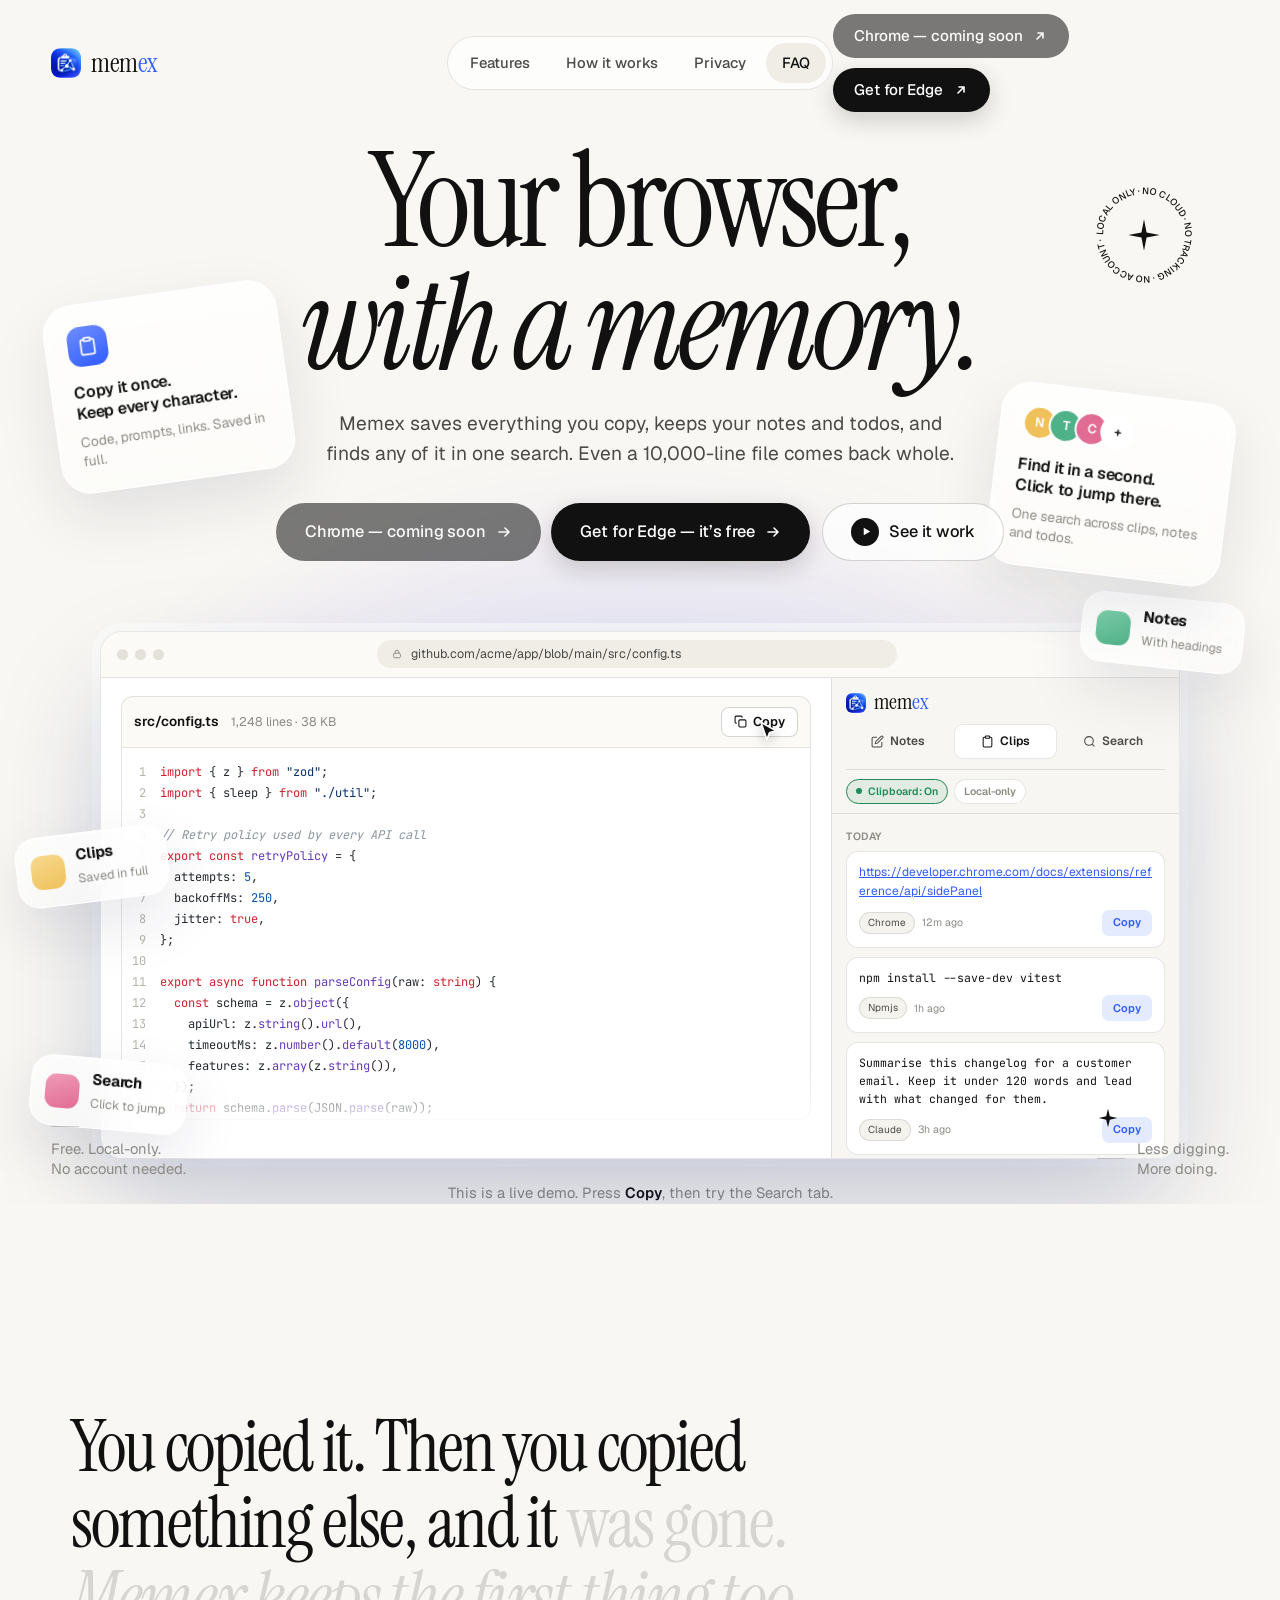
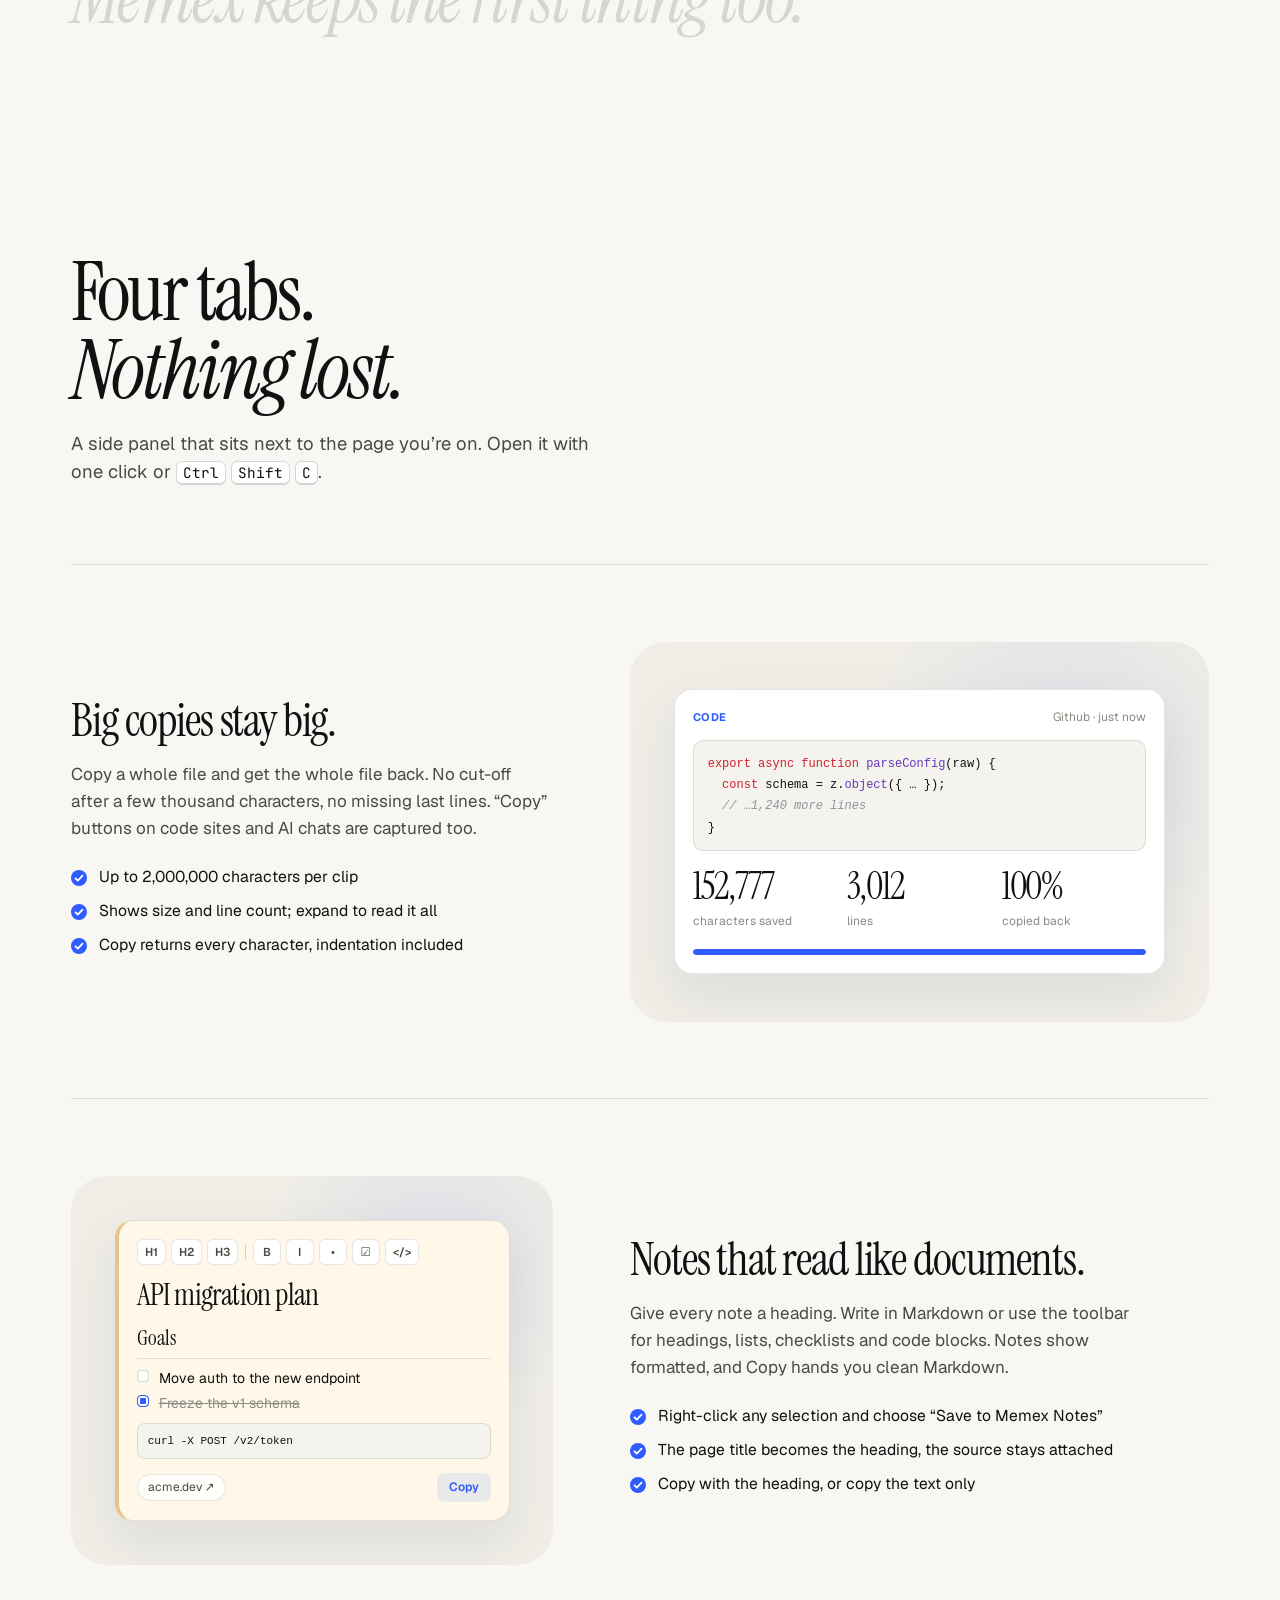
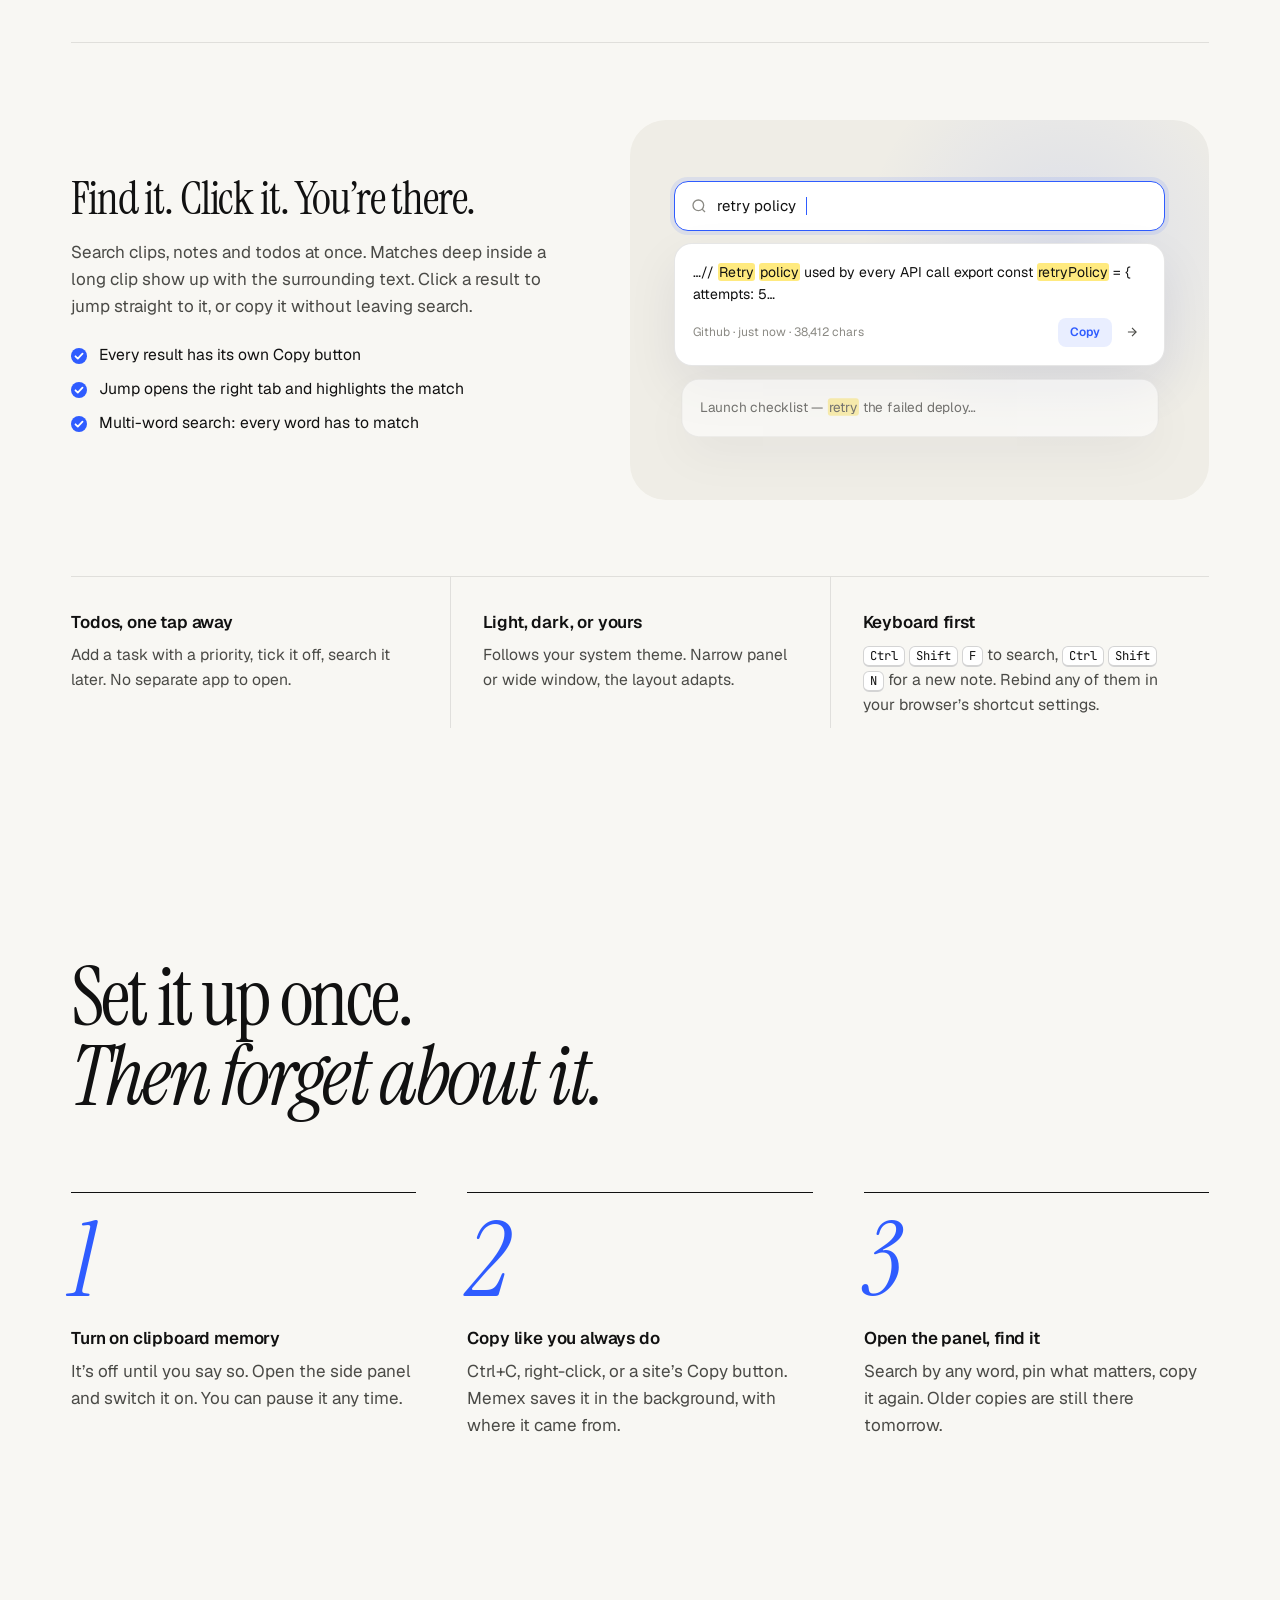
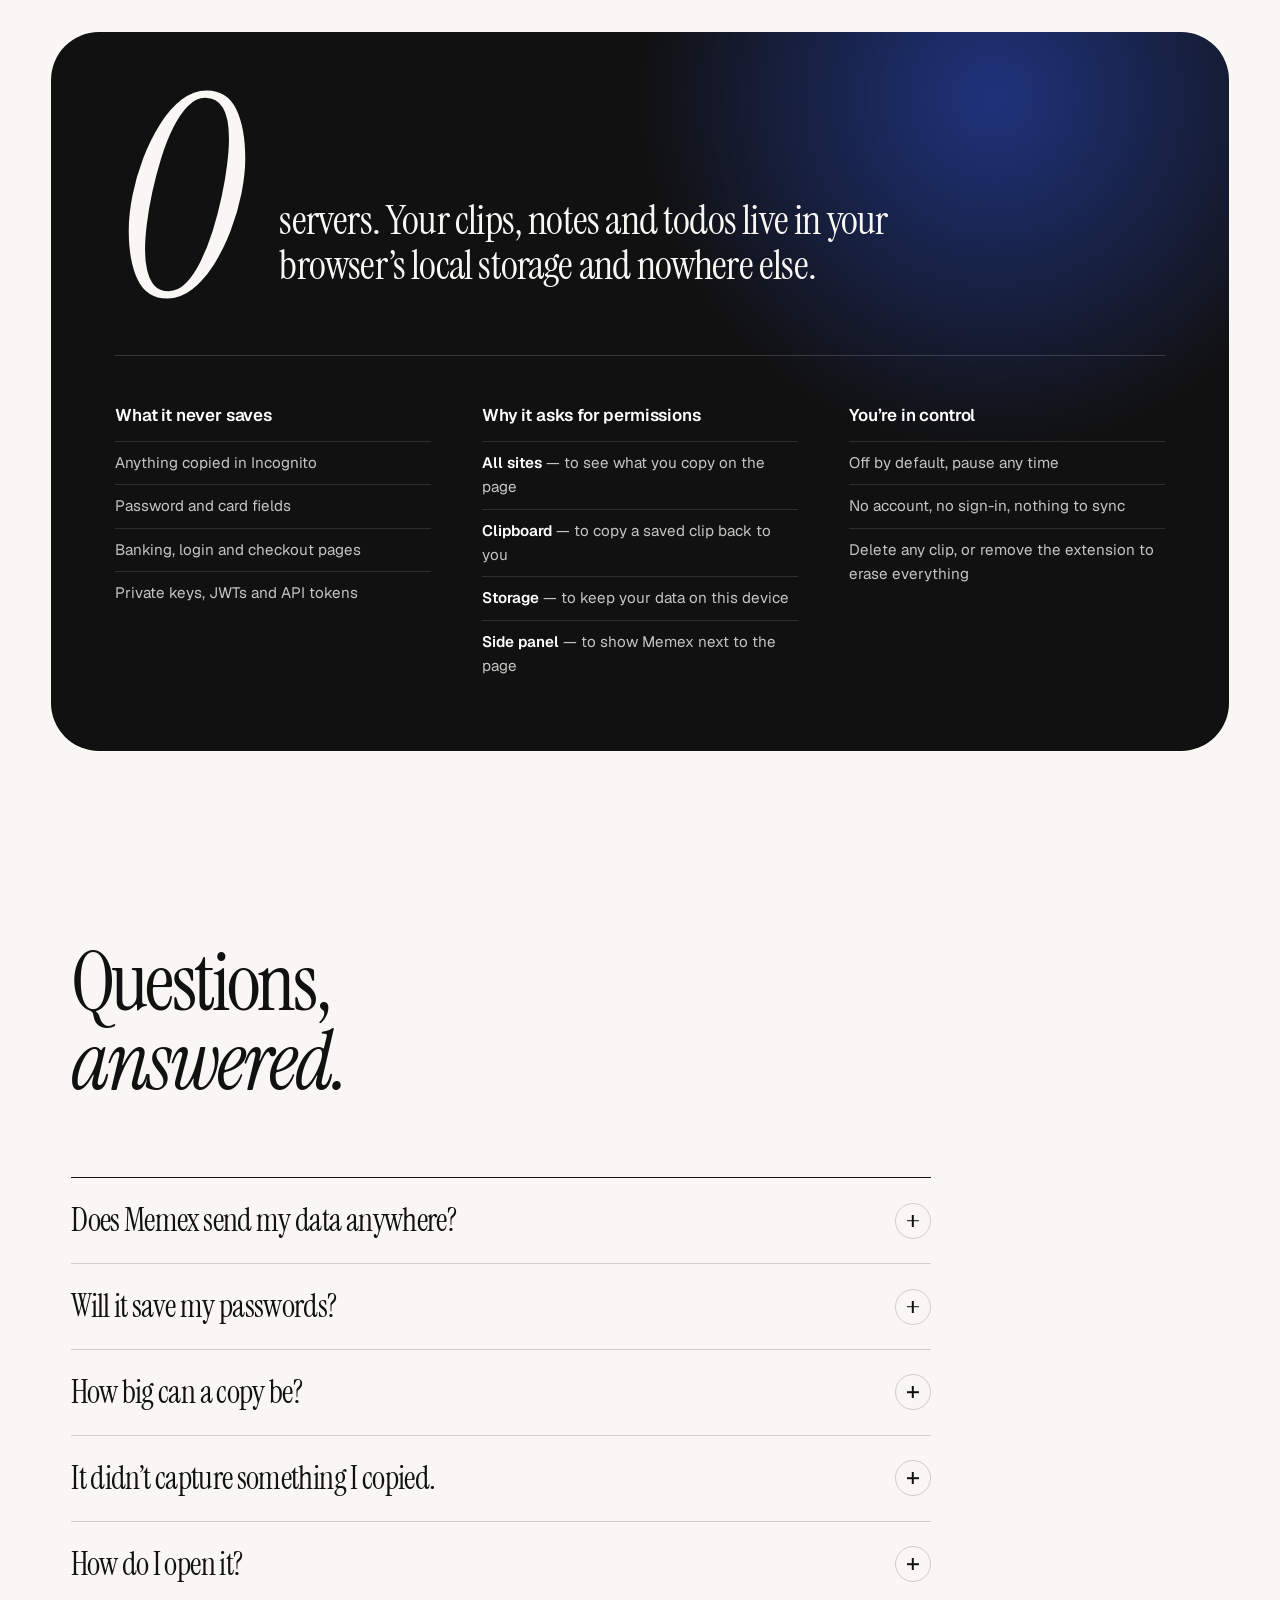
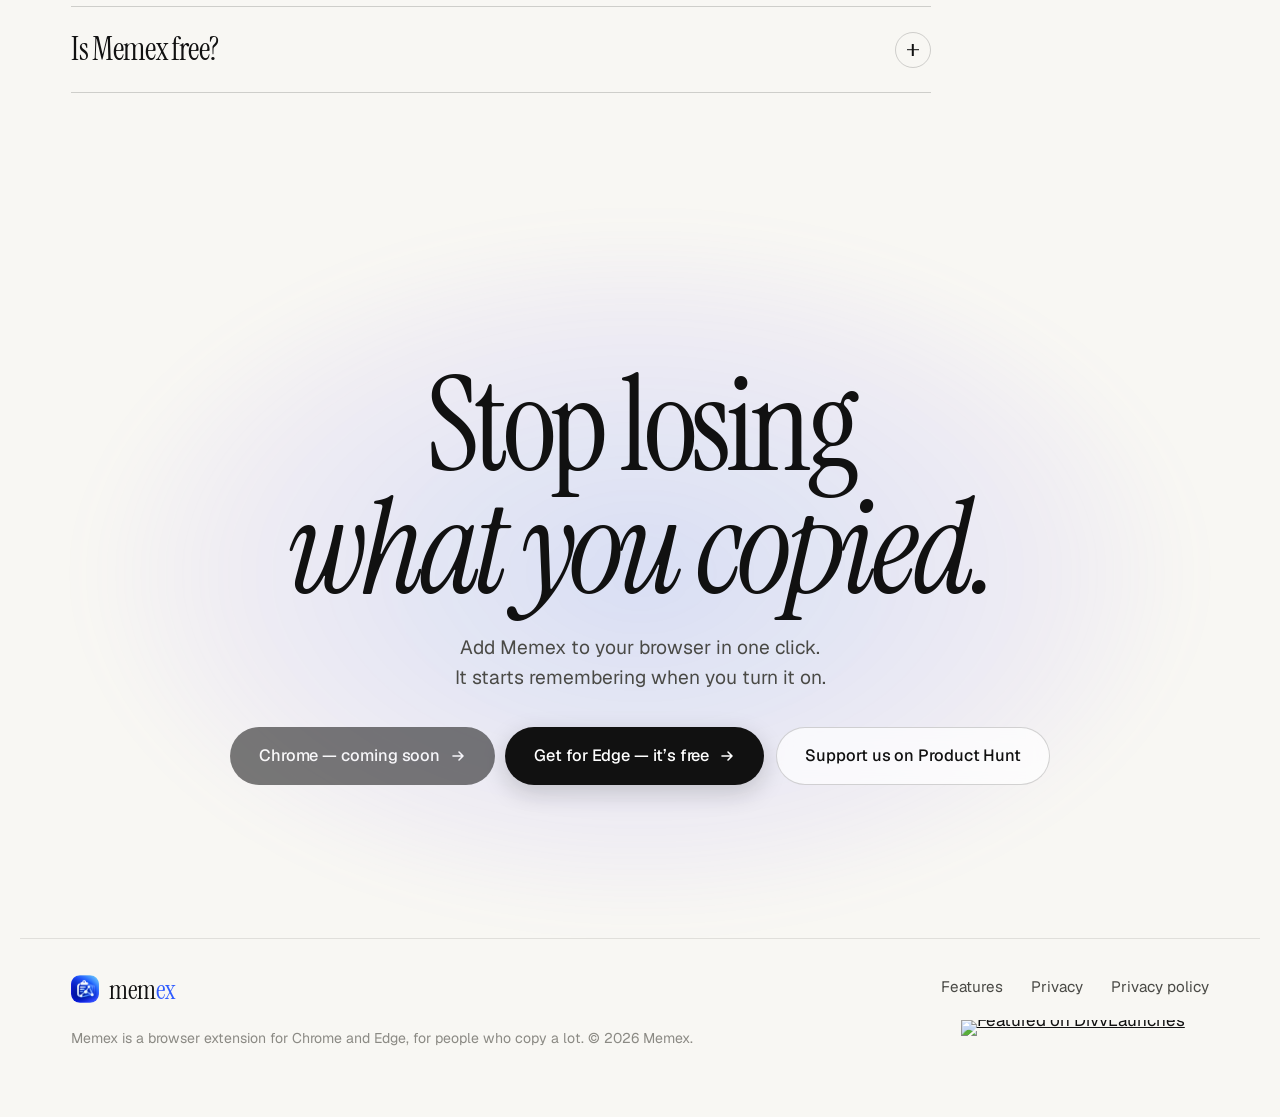
==== commit 410c0679: "memex-dev-badge" ====
--- a/index.html
+++ b/index.html
@@ -391,7 +391,7 @@
 </section>
 </main>
 
-<footer class="footer">
+<!-- <footer class="footer">
   <div class="foot-row">
     <a class="brand" href="#top"><img src="assets/icon-128.png" width="28" height="28" alt=""><span class="brand-word">mem<i>ex</i></span></a>
     <nav class="foot-links" aria-label="Footer">
@@ -402,6 +402,52 @@
     </nav>
   </div>
   <p class="foot-note">Memex is a browser extension for Chrome and Edge, for people who copy a lot. © <span id="yr">2026</span> Memex.</p>
+</footer>  use it for originality-->
+
+
+<footer class="footer">
+  <div class="foot-row footer-layout">
+
+    <!-- Left column: logo + description -->
+    <div class="footer-left">
+      <a class="brand" href="#top" aria-label="Memex home">
+        <img src="assets/icon-128.png" width="28" height="28" alt="">
+        <span class="brand-word">mem<i>ex</i></span>
+      </a>
+
+      <p class="foot-note">
+        Memex is a browser extension for Chrome and Edge, for people who copy a lot.
+        © <span id="yr">2026</span> Memex.
+      </p>
+    </div>
+
+    <!-- Right column: navigation + featured badge -->
+    <div class="footer-right">
+      <nav class="foot-links" aria-label="Footer">
+        <a href="#features">Features</a>
+        <a href="#privacy">Privacy</a>
+        <a href="privacy.html">Privacy policy</a>
+        <a data-link="github" href="#" hidden>GitHub</a>
+      </nav>
+
+      <a
+        class="footer-badge"
+        href="https://www.divvlaunches.com/product/memex-your-browser-with-a-memory"
+        aria-label="Featured on DivvLaunches"
+        target="_blank"
+        rel="noopener noreferrer"
+      >
+        <img
+          src="https://www.divvlaunches.com/badges/divvlaunches-featured-light.svg"
+          alt="Featured on DivvLaunches"
+          width="248"
+          height="54"
+          loading="lazy"
+        >
+      </a>
+    </div>
+
+  </div>
 </footer>
 
 <script src="script.js" defer></script>
--- a/styles.css
+++ b/styles.css
@@ -430,3 +430,79 @@
 .btn.is-soon { opacity: .55; cursor: default; box-shadow: none; pointer-events: none; }
 .store-group.store-mobile { display: flex; flex-direction: column; align-items: stretch; }
 @media (max-width: 760px) { .nav-right .store-group { display: none; } .cta-row .store-group { width: 100%; } .cta-row .store-group .btn { width: 100%; } }
+
+/*foooter devv badge...remove it after usage*/
+
+/* Memex footer: balanced two-column layout */
+.footer-layout {
+  display: flex;
+  justify-content: space-between;
+  align-items: flex-start;
+  gap: 32px;
+}
+
+.footer-left {
+  display: flex;
+  flex-direction: column;
+  align-items: flex-start;
+  gap: 24px;
+  flex: 1 1 0;
+  min-width: 0;
+}
+
+.footer-left .foot-note {
+  margin: 0;
+}
+
+.footer-right {
+  display: flex;
+  flex-direction: column;
+  align-items: flex-end;
+  gap: 20px;
+  flex: 0 0 auto;
+}
+
+.footer-right .foot-links {
+  display: flex;
+  align-items: center;
+  justify-content: flex-end;
+  flex-wrap: wrap;
+  gap: 28px;
+}
+
+.footer-badge {
+  display: block;
+  line-height: 0;
+  max-width: 100%;
+}
+
+.footer-badge img {
+  display: block;
+  width: 248px;
+  height: auto;
+  max-width: 100%;
+}
+
+/* Mobile layout */
+@media (max-width: 640px) {
+  .footer-layout {
+    flex-direction: column;
+    gap: 24px;
+  }
+
+  .footer-left {
+    flex: auto;
+    gap: 16px;
+  }
+
+  .footer-right {
+    align-items: flex-start;
+    width: 100%;
+    gap: 16px;
+  }
+
+  .footer-right .foot-links {
+    justify-content: flex-start;
+    gap: 16px 22px;
+  }
+}
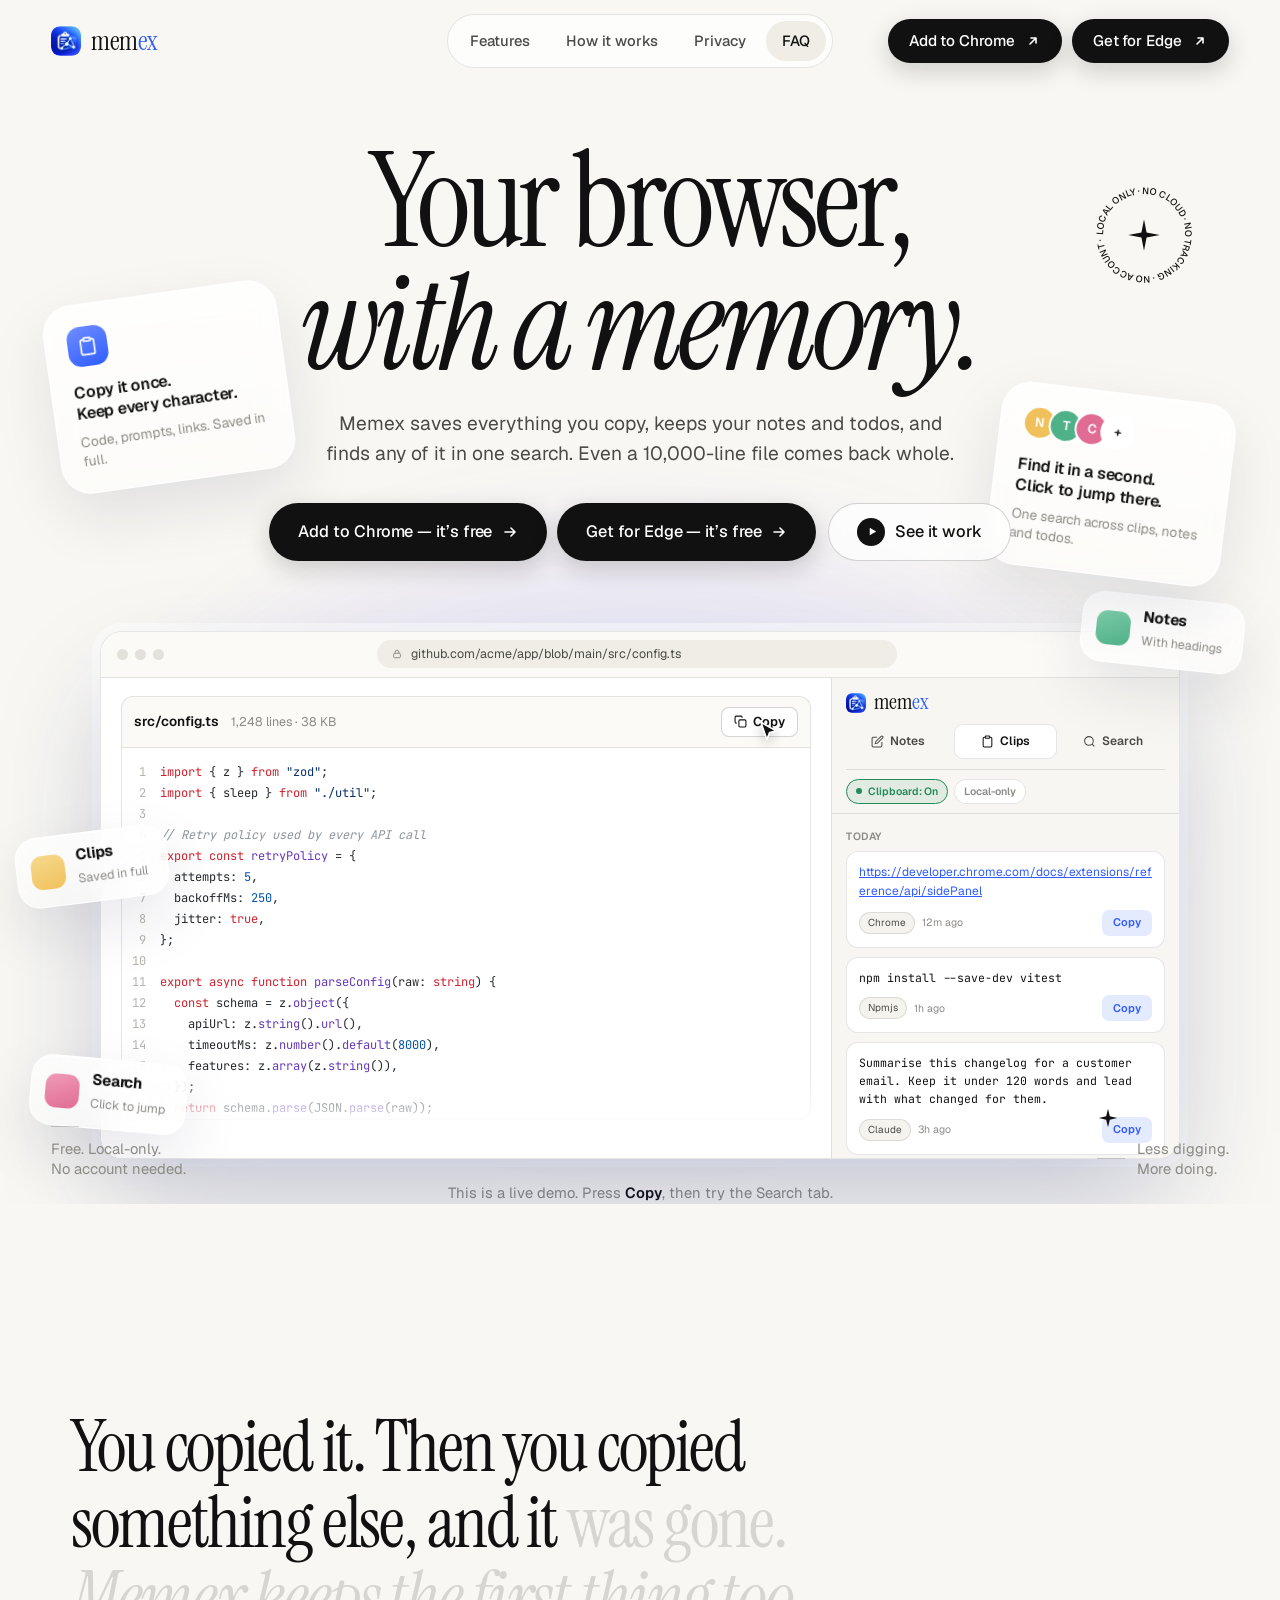
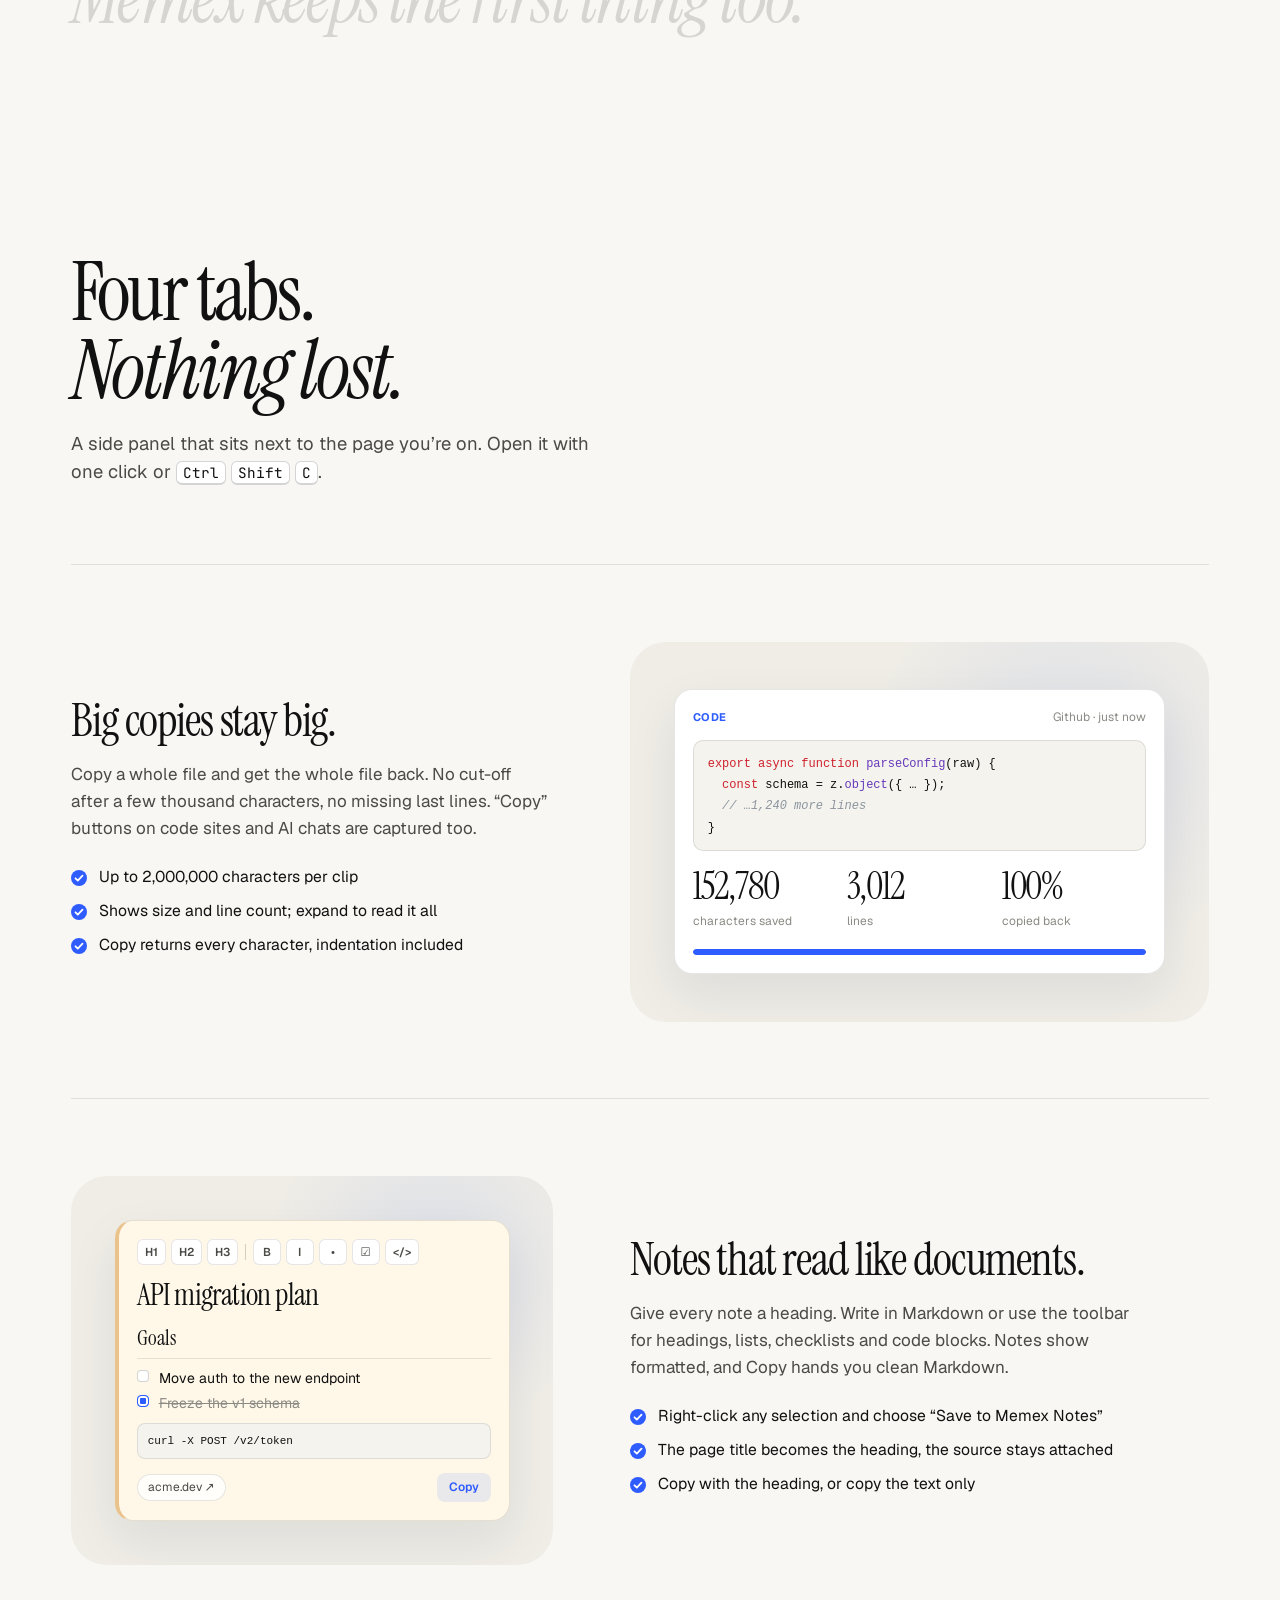
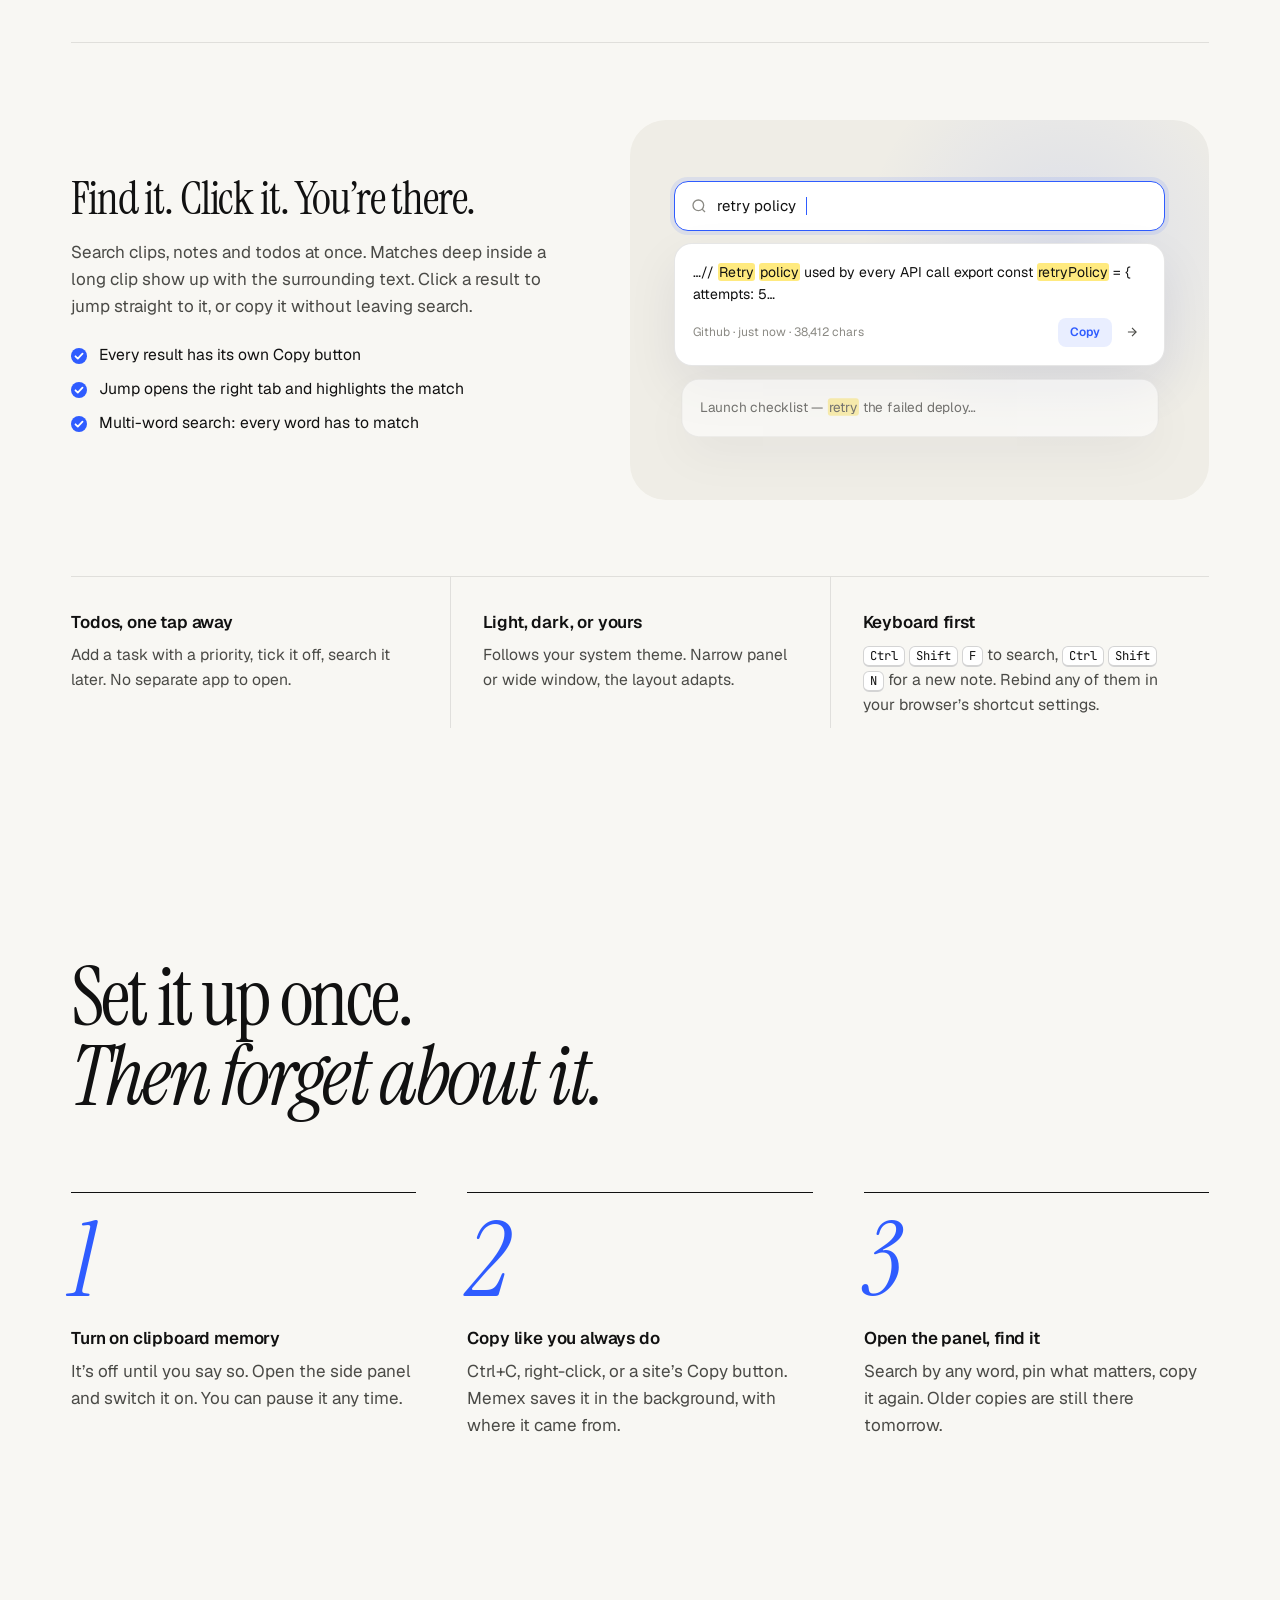
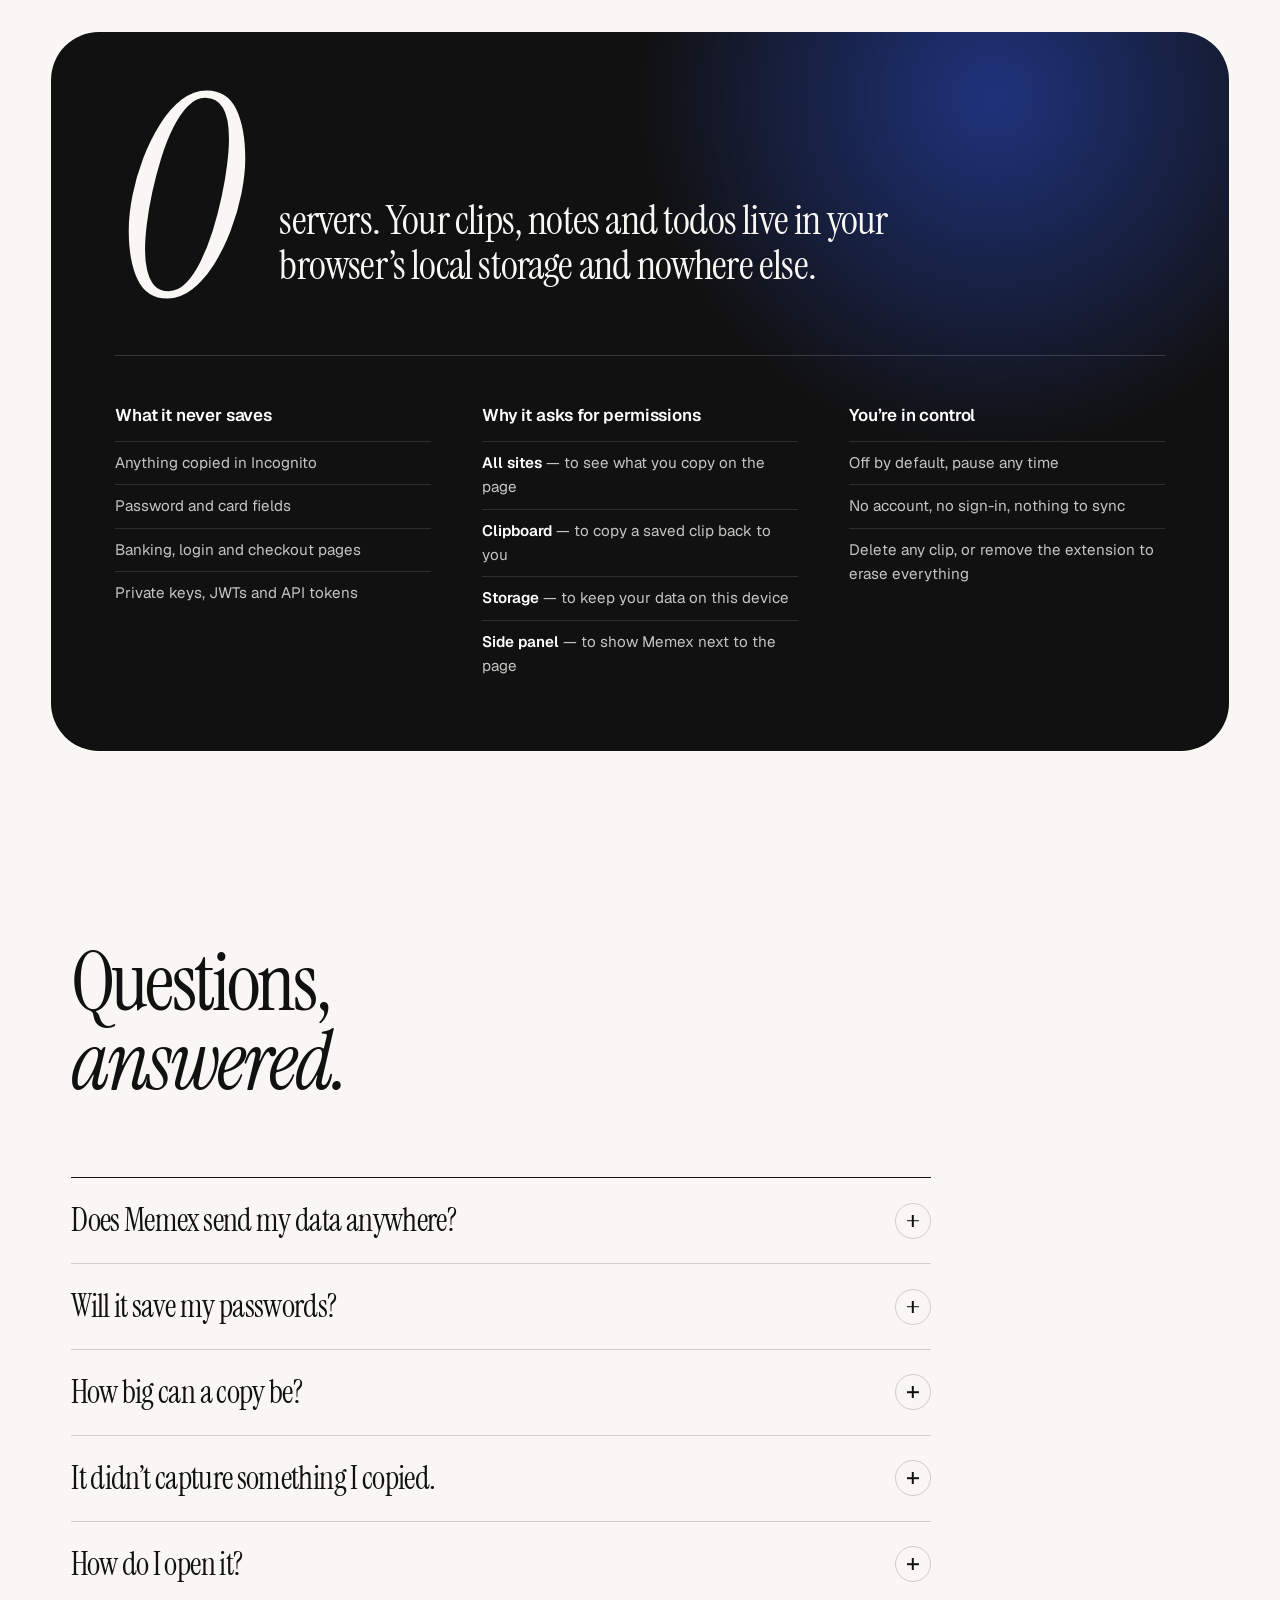
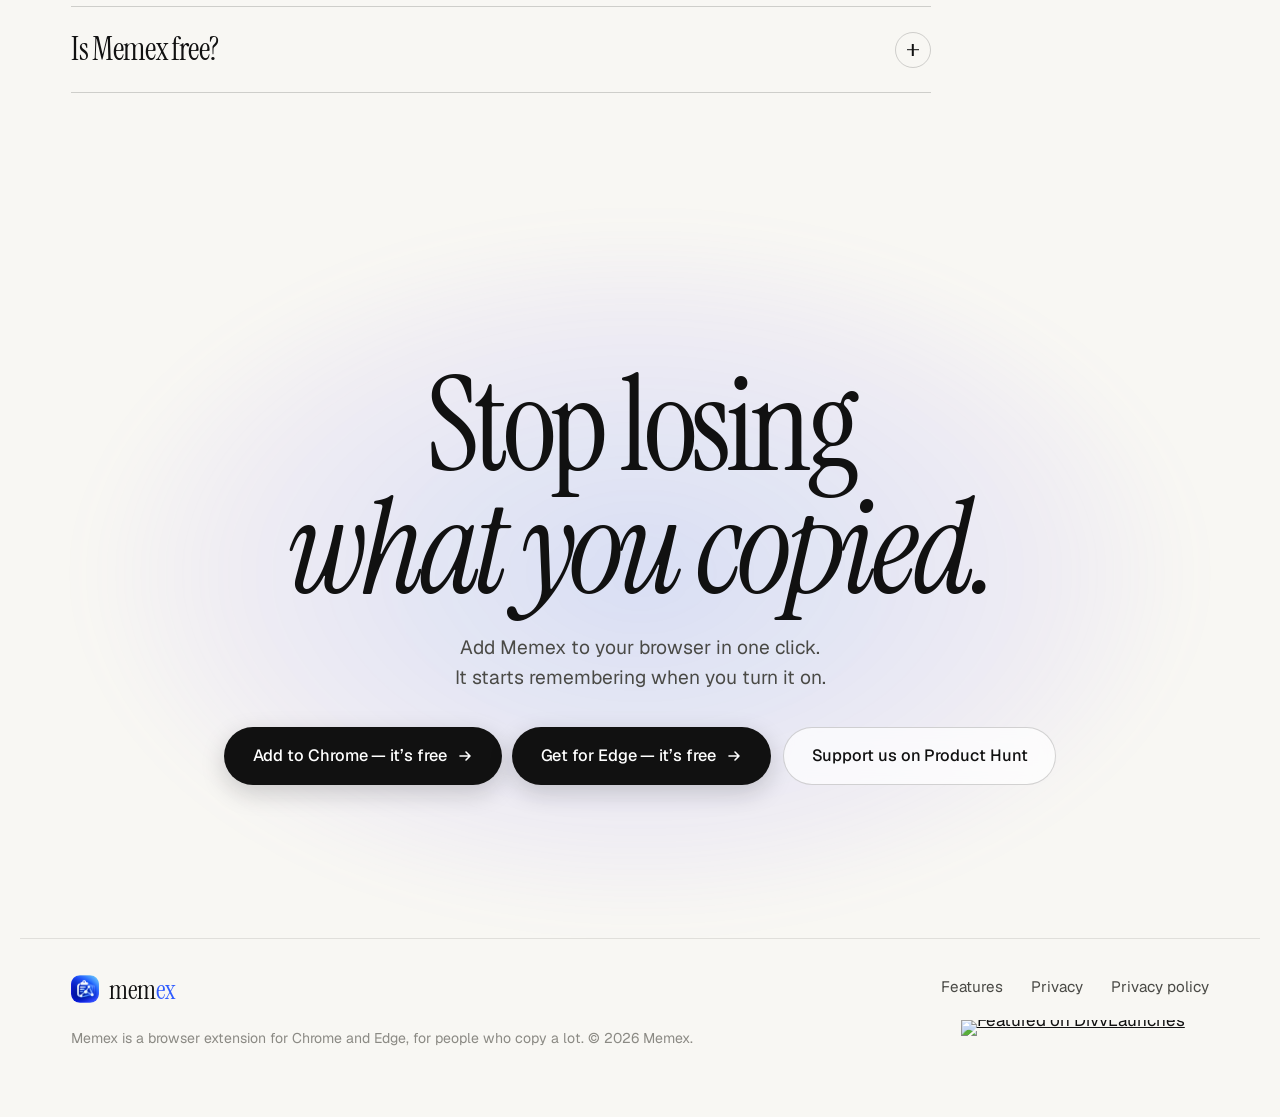
==== commit 511f1eca: "memex-official" ====
--- a/index.html
+++ b/index.html
@@ -8,17 +8,17 @@
 <meta name="theme-color" content="#F8F7F3">
 <link rel="icon" type="image/png" href="assets/favicon-48.png">
 <link rel="apple-touch-icon" href="assets/apple-touch-icon.png">
-<link rel="canonical" href="https://memex.dev/">
+<link rel="canonical" href="https://memex.mharsha.workers.dev/">
 
 <meta property="og:type" content="website">
 <meta property="og:title" content="Memex — Your browser, with a memory">
 <meta property="og:description" content="Everything you copy, saved in full and searchable. Notes with headings, todos, and a side panel that stays out of your way. 100% local.">
-<meta property="og:image" content="https://memex.dev/assets/og.png">
-<meta property="og:url" content="https://memex.dev/">
+<meta property="og:image" content="https://memex.mharsha.workers.dev/assets/og.png">
+<meta property="og:url" content="https://memex.mharsha.workers.dev/">
 <meta name="twitter:card" content="summary_large_image">
 <meta name="twitter:title" content="Memex — Your browser, with a memory">
 <meta name="twitter:description" content="Everything you copy, saved in full and searchable. 100% local. Free browser extension for Chrome and Edge.">
-<meta name="twitter:image" content="https://memex.dev/assets/og.png">
+<meta name="twitter:image" content="https://memex.mharsha.workers.dev/assets/og.png">
 
 <script type="application/ld+json">
 {"@context":"https://schema.org","@type":"SoftwareApplication","name":"Memex","applicationCategory":"BrowserApplication","operatingSystem":"Chrome, Microsoft Edge","description":"Clipboard memory, notes and todos in a Chrome side panel. Local-only.","offers":{"@type":"Offer","price":"0","priceCurrency":"USD"}}
